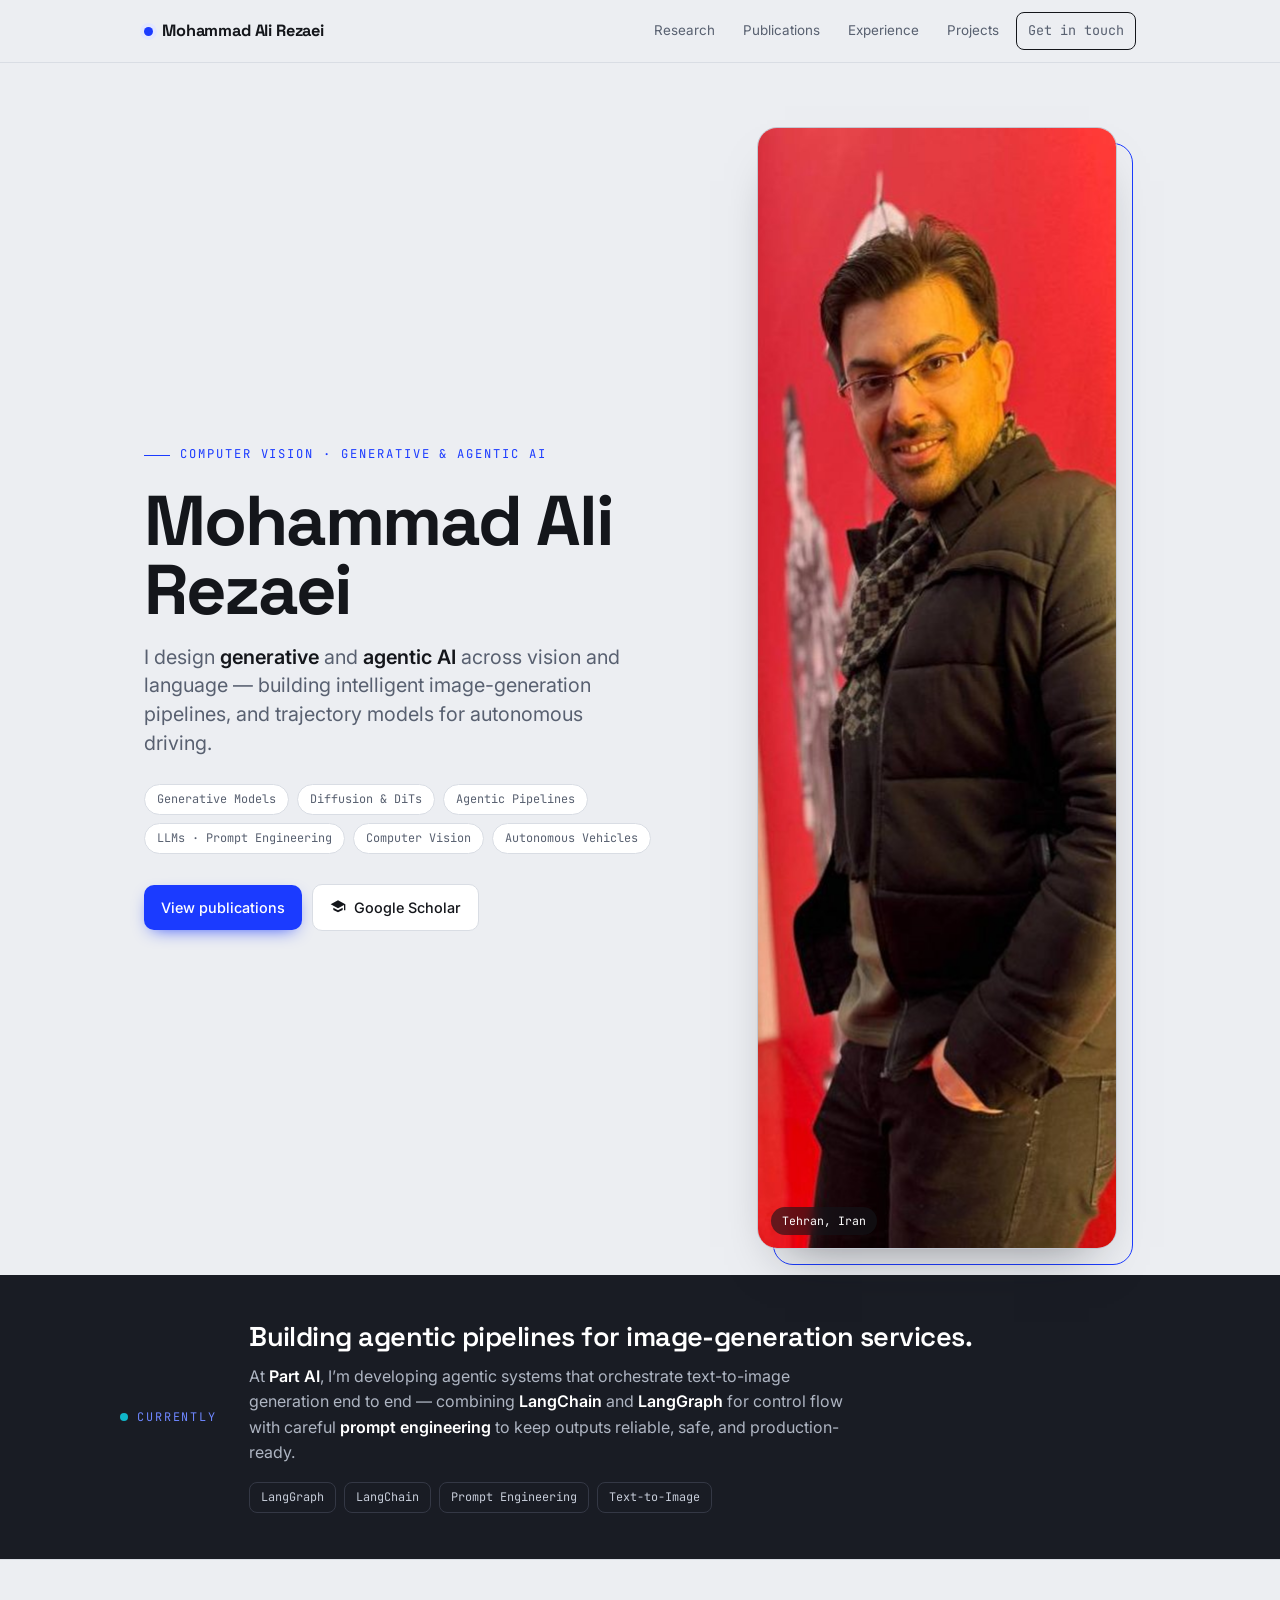
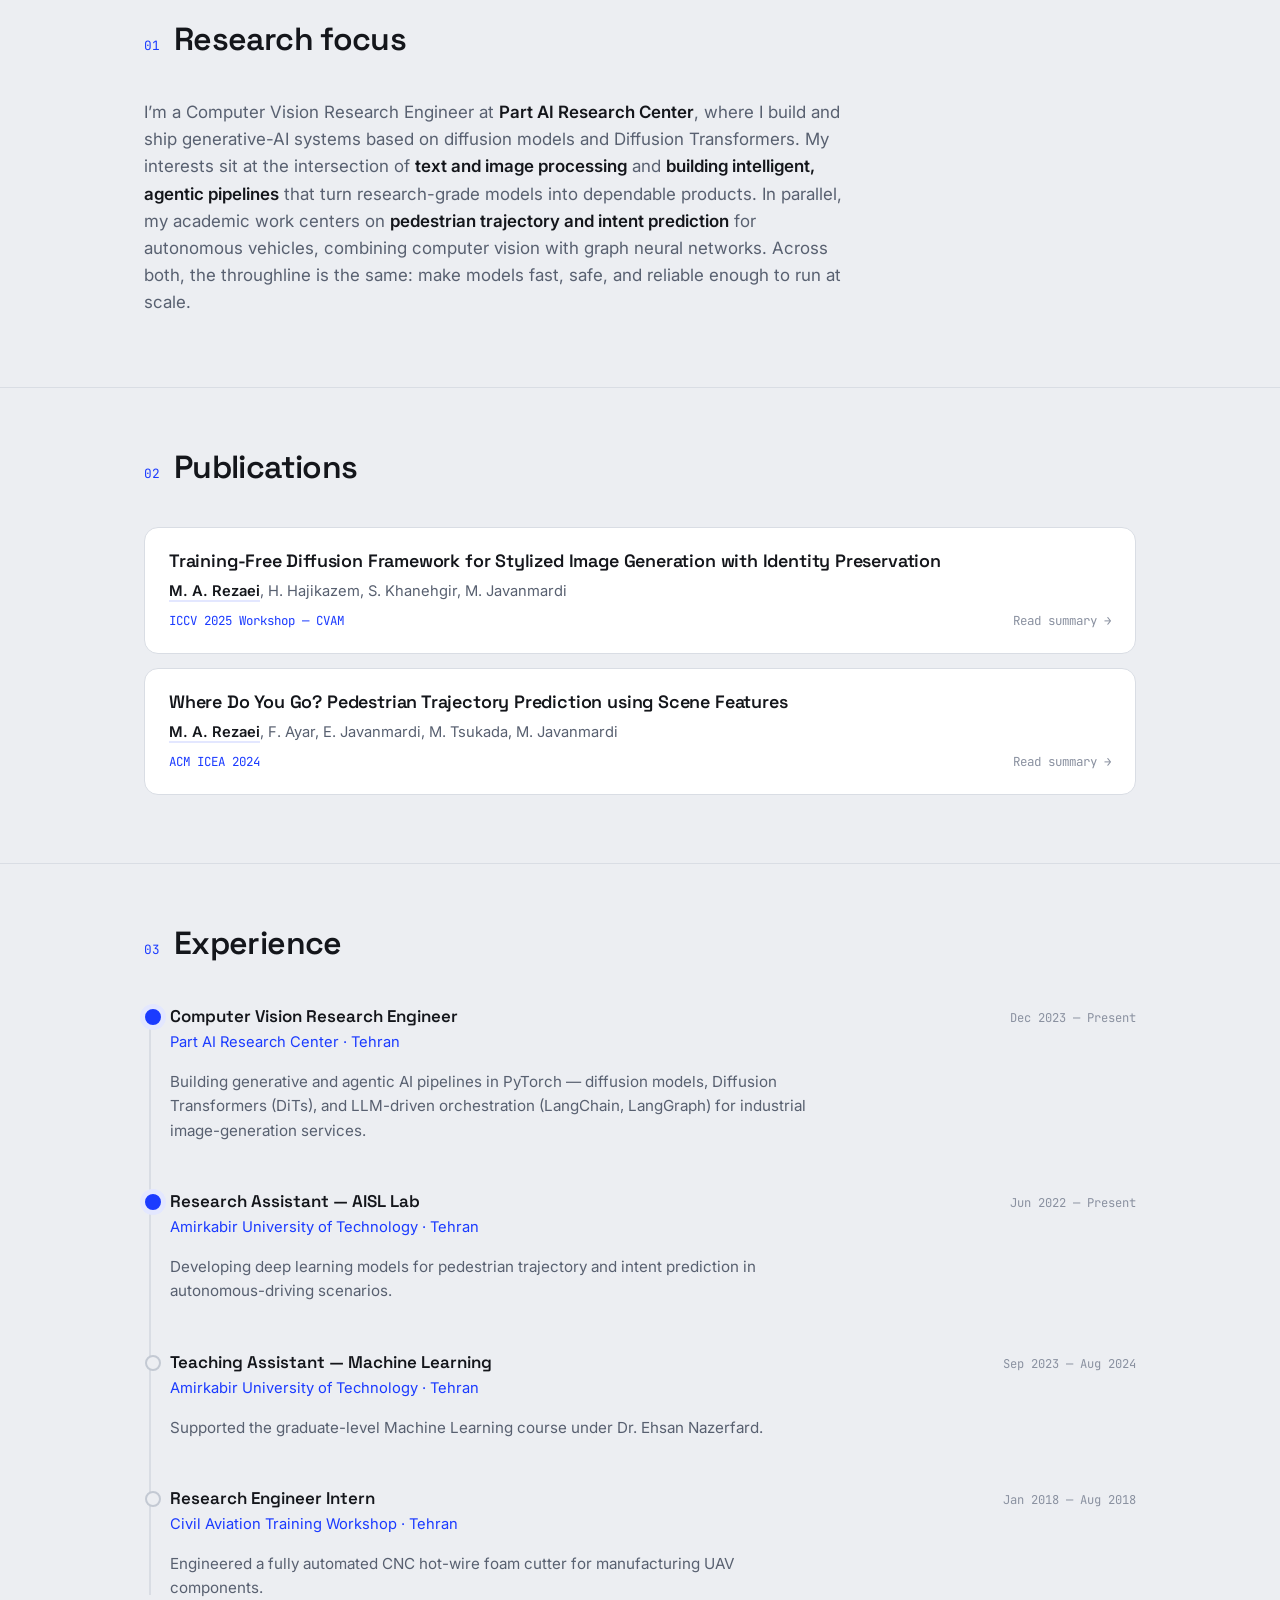
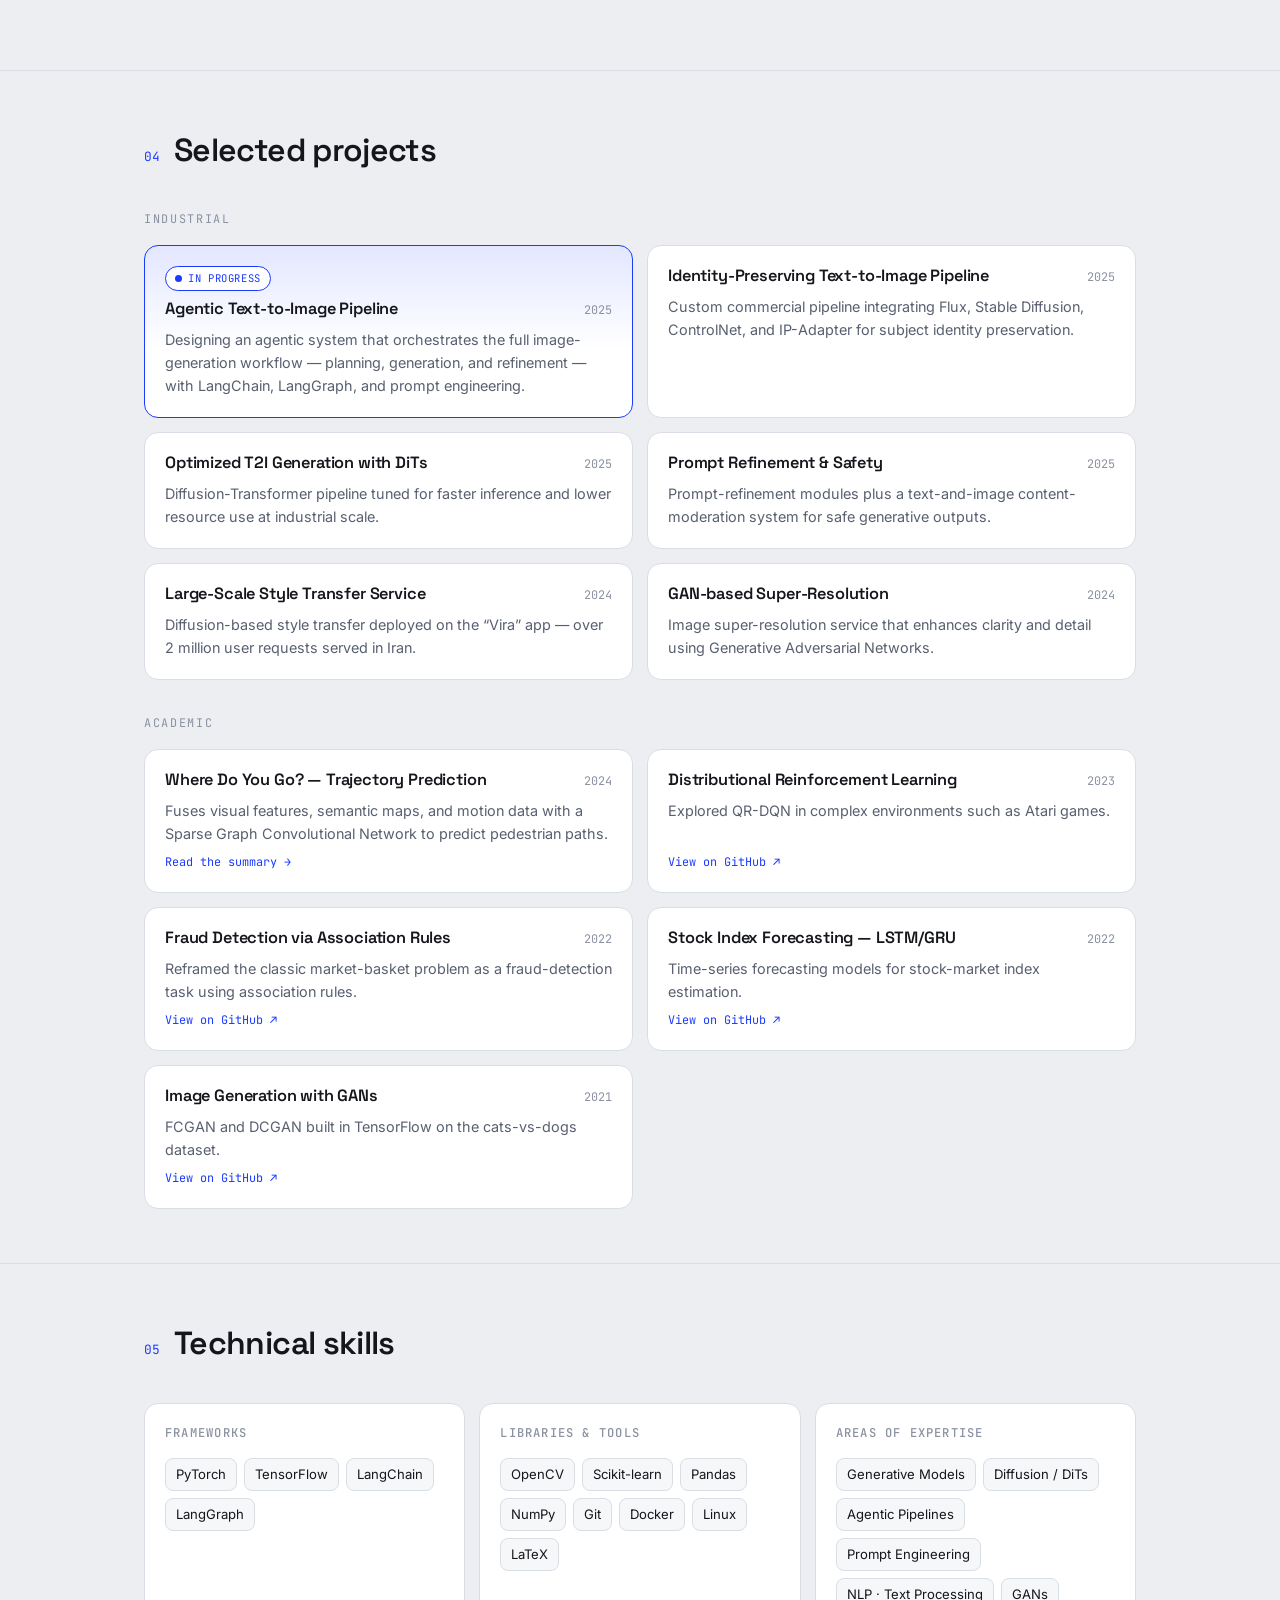
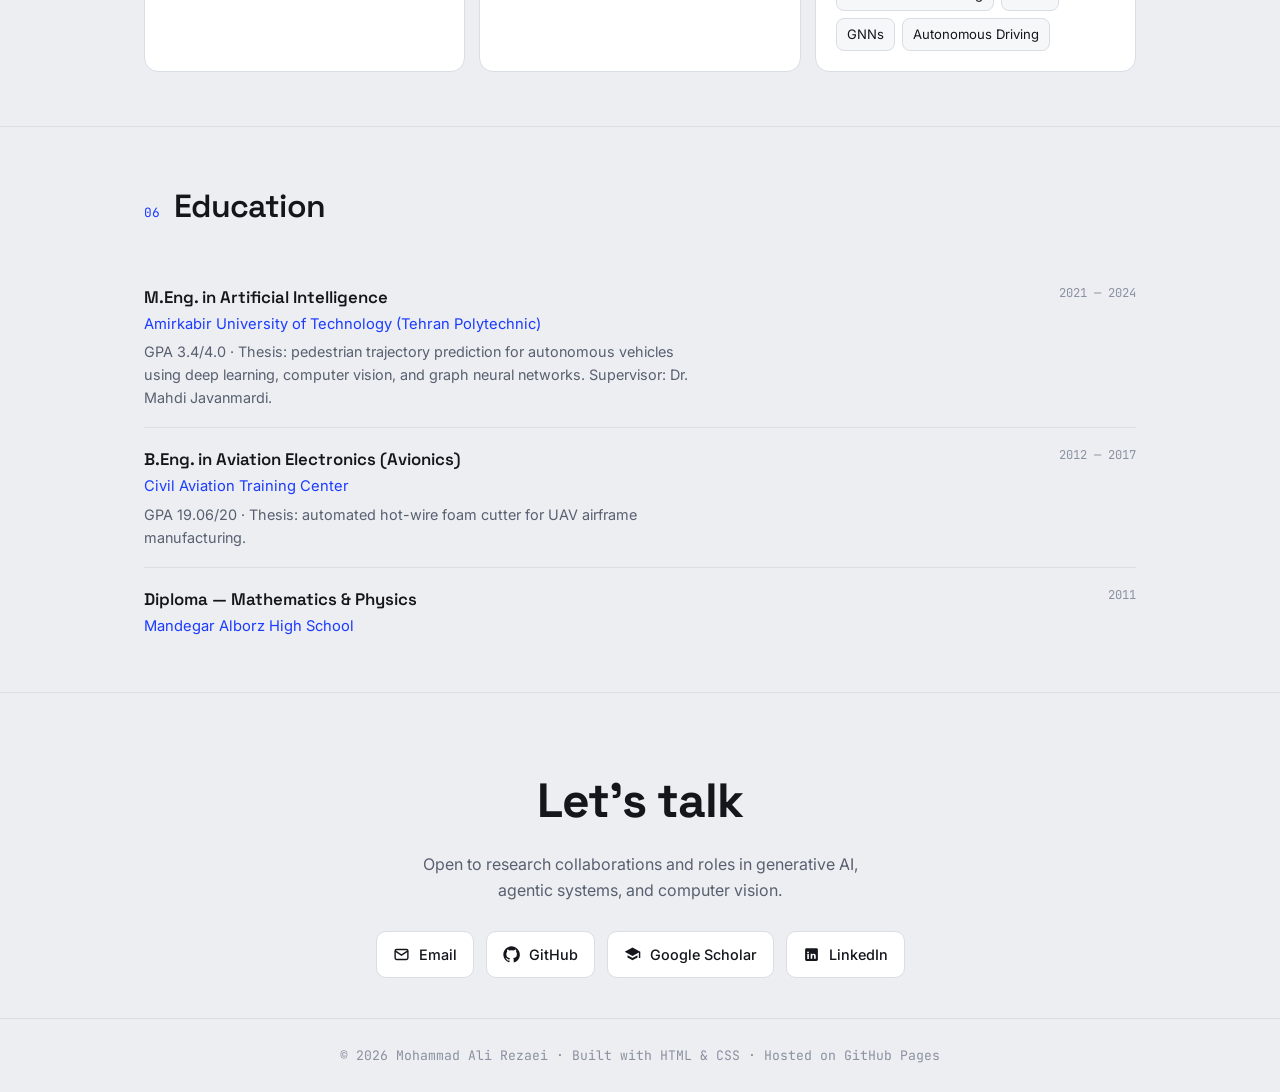
==== index.html @ f51b1225 "Initial portfolio site" ====
<!DOCTYPE html>
<html lang="en">
<head>
<meta charset="UTF-8">
<meta name="viewport" content="width=device-width, initial-scale=1.0">
<title>Mohammad Ali Rezaei — Computer Vision &amp; Generative AI</title>
<meta name="description" content="Mohammad Ali Rezaei — Computer Vision Research Engineer building generative and agentic AI for vision and language: diffusion pipelines, LLM orchestration, and trajectory prediction for autonomous driving.">

<!-- NOTE: replace the LinkedIn href in the contact section with your real profile URL -->
<link rel="preconnect" href="https://fonts.googleapis.com">
<link rel="preconnect" href="https://fonts.gstatic.com" crossorigin>
<link href="https://fonts.googleapis.com/css2?family=Space+Grotesk:wght@400;500;600;700&family=Inter:wght@400;500;600&family=JetBrains+Mono:wght@400;500&display=swap" rel="stylesheet">
<link rel="stylesheet" href="styles.css">
</head>
<body>

<nav class="nav">
  <div class="wrap nav-inner">
    <a class="brand" href="#top"><span class="dot"></span>Mohammad Ali Rezaei</a>
    <div class="nav-links">
      <a href="#research">Research</a>
      <a href="#publications">Publications</a>
      <a href="#experience">Experience</a>
      <a href="#projects">Projects</a>
      <a class="nav-cta" href="#contact">Get in touch</a>
    </div>
  </div>
</nav>

<header class="hero" id="top">
  <div class="wrap hero-grid">
    <div>
      <div class="eyebrow">Computer Vision · Generative &amp; Agentic AI</div>
      <h1>Mohammad Ali<br>Rezaei</h1>
      <p class="lede">I design <b>generative</b> and <b>agentic AI</b> across vision and language — building intelligent image-generation pipelines, and trajectory models for autonomous driving.</p>
      <div class="tags">
        <span class="tag">Generative Models</span>
        <span class="tag">Diffusion &amp; DiTs</span>
        <span class="tag">Agentic Pipelines</span>
        <span class="tag">LLMs · Prompt Engineering</span>
        <span class="tag">Computer Vision</span>
        <span class="tag">Autonomous Vehicles</span>
      </div>
      <div class="hero-cta">
        <a class="btn btn-primary" href="#publications">View publications</a>
        <a class="btn btn-ghost" href="https://scholar.google.com/citations?user=HQL6znQAAAAJ&hl=en" target="_blank" rel="noopener">
          <svg viewBox="0 0 24 24" fill="currentColor"><path d="M12 2 1 8l11 6 9-4.9V17h2V8L12 2zM5 13.18v3.2L12 20l7-3.62v-3.2L12 17l-7-3.82z"/></svg>
          Google Scholar
        </a>
      </div>
    </div>
    <div>
      <div class="photo-wrap">
        <img class="photo" src="profile.jpg" alt="Portrait of Mohammad Ali Rezaei" width="760" height="1122">
        <span class="photo-cap">Tehran, Iran</span>
      </div>
    </div>
  </div>
</header>

<!-- Currently / focus band -->
<section class="band" aria-label="Current focus">
  <div class="wrap band-inner">
    <div class="band-label"><span class="live"></span>Currently</div>
    <div>
      <h2>Building agentic pipelines for image-generation services.</h2>
      <p>At <b>Part AI</b>, I’m developing agentic systems that orchestrate text-to-image generation end to end — combining <b>LangChain</b> and <b>LangGraph</b> for control flow with careful <b>prompt engineering</b> to keep outputs reliable, safe, and production-ready.</p>
      <div class="chips-dark">
        <span class="chip-dark">LangGraph</span>
        <span class="chip-dark">LangChain</span>
        <span class="chip-dark">Prompt Engineering</span>
        <span class="chip-dark">Text-to-Image</span>
      </div>
    </div>
  </div>
</section>

<main>

  <section id="research">
    <div class="wrap">
      <div class="sec-head"><span class="sec-no">01</span><h2>Research focus</h2></div>
      <p class="prose reveal">I’m a Computer Vision Research Engineer at <b>Part AI Research Center</b>, where I build and ship generative-AI systems based on diffusion models and Diffusion Transformers. My interests sit at the intersection of <b>text and image processing</b> and <b>building intelligent, agentic pipelines</b> that turn research-grade models into dependable products. In parallel, my academic work centers on <b>pedestrian trajectory and intent prediction</b> for autonomous vehicles, combining computer vision with graph neural networks. Across both, the throughline is the same: make models fast, safe, and reliable enough to run at scale.</p>
    </div>
  </section>

  <section id="publications">
    <div class="wrap">
      <div class="sec-head"><span class="sec-no">02</span><h2>Publications</h2></div>

      <a class="pub reveal" href="pub-diffusion.html">
        <div class="ptitle">Training-Free Diffusion Framework for Stylized Image Generation with Identity Preservation</div>
        <div class="authors"><span class="me">M. A. Rezaei</span>, H. Hajikazem, S. Khanehgir, M. Javanmardi</div>
        <div class="venue-row"><span class="venue">ICCV 2025 Workshop — CVAM</span><span class="read">Read summary →</span></div>
      </a>

      <a class="pub reveal" href="pub-trajectory.html">
        <div class="ptitle">Where Do You Go? Pedestrian Trajectory Prediction using Scene Features</div>
        <div class="authors"><span class="me">M. A. Rezaei</span>, F. Ayar, E. Javanmardi, M. Tsukada, M. Javanmardi</div>
        <div class="venue-row"><span class="venue">ACM ICEA 2024</span><span class="read">Read summary →</span></div>
      </a>
    </div>
  </section>

  <section id="experience">
    <div class="wrap">
      <div class="sec-head"><span class="sec-no">03</span><h2>Experience</h2></div>
      <div class="tl">
        <div class="tl-item now reveal">
          <div class="tl-top"><span class="tl-role">Computer Vision Research Engineer</span><span class="tl-date">Dec 2023 — Present</span></div>
          <div class="tl-org">Part AI Research Center · Tehran</div>
          <p class="tl-desc">Building generative and agentic AI pipelines in PyTorch — diffusion models, Diffusion Transformers (DiTs), and LLM-driven orchestration (LangChain, LangGraph) for industrial image-generation services.</p>
        </div>
        <div class="tl-item now reveal">
          <div class="tl-top"><span class="tl-role">Research Assistant — AISL Lab</span><span class="tl-date">Jun 2022 — Present</span></div>
          <div class="tl-org">Amirkabir University of Technology · Tehran</div>
          <p class="tl-desc">Developing deep learning models for pedestrian trajectory and intent prediction in autonomous-driving scenarios.</p>
        </div>
        <div class="tl-item reveal">
          <div class="tl-top"><span class="tl-role">Teaching Assistant — Machine Learning</span><span class="tl-date">Sep 2023 — Aug 2024</span></div>
          <div class="tl-org">Amirkabir University of Technology · Tehran</div>
          <p class="tl-desc">Supported the graduate-level Machine Learning course under Dr. Ehsan Nazerfard.</p>
        </div>
        <div class="tl-item reveal">
          <div class="tl-top"><span class="tl-role">Research Engineer Intern</span><span class="tl-date">Jan 2018 — Aug 2018</span></div>
          <div class="tl-org">Civil Aviation Training Workshop · Tehran</div>
          <p class="tl-desc">Engineered a fully automated CNC hot-wire foam cutter for manufacturing UAV components.</p>
        </div>
      </div>
    </div>
  </section>

  <section id="projects">
    <div class="wrap">
      <div class="sec-head"><span class="sec-no">04</span><h2>Selected projects</h2></div>

      <p class="grp-label">Industrial</p>
      <div class="proj-grid">
        <div class="card feature reveal">
          <span class="badge"><span class="live"></span>In progress</span>
          <div class="ctop"><span class="ctitle">Agentic Text-to-Image Pipeline</span><span class="cyear">2025</span></div>
          <p class="cdesc">Designing an agentic system that orchestrates the full image-generation workflow — planning, generation, and refinement — with LangChain, LangGraph, and prompt engineering.</p>
        </div>
        <div class="card reveal">
          <div class="ctop"><span class="ctitle">Identity-Preserving Text-to-Image Pipeline</span><span class="cyear">2025</span></div>
          <p class="cdesc">Custom commercial pipeline integrating Flux, Stable Diffusion, ControlNet, and IP-Adapter for subject identity preservation.</p>
        </div>
        <div class="card reveal">
          <div class="ctop"><span class="ctitle">Optimized T2I Generation with DiTs</span><span class="cyear">2025</span></div>
          <p class="cdesc">Diffusion-Transformer pipeline tuned for faster inference and lower resource use at industrial scale.</p>
        </div>
        <div class="card reveal">
          <div class="ctop"><span class="ctitle">Prompt Refinement &amp; Safety</span><span class="cyear">2025</span></div>
          <p class="cdesc">Prompt-refinement modules plus a text-and-image content-moderation system for safe generative outputs.</p>
        </div>
        <div class="card reveal">
          <div class="ctop"><span class="ctitle">Large-Scale Style Transfer Service</span><span class="cyear">2024</span></div>
          <p class="cdesc">Diffusion-based style transfer deployed on the “Vira” app — over 2 million user requests served in Iran.</p>
        </div>
        <div class="card reveal">
          <div class="ctop"><span class="ctitle">GAN-based Super-Resolution</span><span class="cyear">2024</span></div>
          <p class="cdesc">Image super-resolution service that enhances clarity and detail using Generative Adversarial Networks.</p>
        </div>
      </div>

      <p class="grp-label">Academic</p>
      <div class="proj-grid">
        <a class="card-anchor" href="pub-trajectory.html"><div class="card reveal">
          <div class="ctop"><span class="ctitle">Where Do You Go? — Trajectory Prediction</span><span class="cyear">2024</span></div>
          <p class="cdesc">Fuses visual features, semantic maps, and motion data with a Sparse Graph Convolutional Network to predict pedestrian paths.</p>
          <span class="clink">Read the summary →</span>
        </div></a>
        <a class="card-anchor" href="https://github.com/mohammadalirezaei" target="_blank" rel="noopener"><div class="card reveal">
          <div class="ctop"><span class="ctitle">Distributional Reinforcement Learning</span><span class="cyear">2023</span></div>
          <p class="cdesc">Explored QR-DQN in complex environments such as Atari games.</p>
          <span class="clink">View on GitHub ↗</span>
        </div></a>
        <a class="card-anchor" href="https://github.com/mohammadalirezaei" target="_blank" rel="noopener"><div class="card reveal">
          <div class="ctop"><span class="ctitle">Fraud Detection via Association Rules</span><span class="cyear">2022</span></div>
          <p class="cdesc">Reframed the classic market-basket problem as a fraud-detection task using association rules.</p>
          <span class="clink">View on GitHub ↗</span>
        </div></a>
        <a class="card-anchor" href="https://github.com/mohammadalirezaei" target="_blank" rel="noopener"><div class="card reveal">
          <div class="ctop"><span class="ctitle">Stock Index Forecasting — LSTM/GRU</span><span class="cyear">2022</span></div>
          <p class="cdesc">Time-series forecasting models for stock-market index estimation.</p>
          <span class="clink">View on GitHub ↗</span>
        </div></a>
        <a class="card-anchor" href="https://github.com/mohammadalirezaei" target="_blank" rel="noopener"><div class="card reveal">
          <div class="ctop"><span class="ctitle">Image Generation with GANs</span><span class="cyear">2021</span></div>
          <p class="cdesc">FCGAN and DCGAN built in TensorFlow on the cats-vs-dogs dataset.</p>
          <span class="clink">View on GitHub ↗</span>
        </div></a>
      </div>
    </div>
  </section>

  <section id="skills">
    <div class="wrap">
      <div class="sec-head"><span class="sec-no">05</span><h2>Technical skills</h2></div>
      <div class="skills">
        <div class="skill-block reveal">
          <h3>Frameworks</h3>
          <div class="chips"><span class="chip">PyTorch</span><span class="chip">TensorFlow</span><span class="chip">LangChain</span><span class="chip">LangGraph</span></div>
        </div>
        <div class="skill-block reveal">
          <h3>Libraries &amp; Tools</h3>
          <div class="chips"><span class="chip">OpenCV</span><span class="chip">Scikit-learn</span><span class="chip">Pandas</span><span class="chip">NumPy</span><span class="chip">Git</span><span class="chip">Docker</span><span class="chip">Linux</span><span class="chip">LaTeX</span></div>
        </div>
        <div class="skill-block reveal">
          <h3>Areas of Expertise</h3>
          <div class="chips"><span class="chip">Generative Models</span><span class="chip">Diffusion / DiTs</span><span class="chip">Agentic Pipelines</span><span class="chip">Prompt Engineering</span><span class="chip">NLP · Text Processing</span><span class="chip">GANs</span><span class="chip">GNNs</span><span class="chip">Autonomous Driving</span></div>
        </div>
      </div>
    </div>
  </section>

  <section id="education">
    <div class="wrap">
      <div class="sec-head"><span class="sec-no">06</span><h2>Education</h2></div>
      <div class="edu-item reveal">
        <div>
          <div class="edu-deg">M.Eng. in Artificial Intelligence</div>
          <div class="edu-school">Amirkabir University of Technology (Tehran Polytechnic)</div>
          <div class="edu-meta">GPA 3.4/4.0 · Thesis: pedestrian trajectory prediction for autonomous vehicles using deep learning, computer vision, and graph neural networks. Supervisor: Dr. Mahdi Javanmardi.</div>
        </div>
        <span class="edu-date">2021 — 2024</span>
      </div>
      <div class="edu-item reveal">
        <div>
          <div class="edu-deg">B.Eng. in Aviation Electronics (Avionics)</div>
          <div class="edu-school">Civil Aviation Training Center</div>
          <div class="edu-meta">GPA 19.06/20 · Thesis: automated hot-wire foam cutter for UAV airframe manufacturing.</div>
        </div>
        <span class="edu-date">2012 — 2017</span>
      </div>
      <div class="edu-item reveal">
        <div>
          <div class="edu-deg">Diploma — Mathematics &amp; Physics</div>
          <div class="edu-school">Mandegar Alborz High School</div>
        </div>
        <span class="edu-date">2011</span>
      </div>
    </div>
  </section>

  <section class="contact" id="contact">
    <div class="wrap">
      <h2>Let’s talk</h2>
      <p>Open to research collaborations and roles in generative AI, agentic systems, and computer vision.</p>
      <div class="links">
        <a class="link" href="mailto:mohammadalire94@gmail.com">
          <svg viewBox="0 0 24 24" fill="none" stroke="currentColor" stroke-width="2"><rect x="3" y="5" width="18" height="14" rx="2"/><path d="m3 7 9 6 9-6"/></svg>
          Email
        </a>
        <a class="link" href="https://github.com/mohammadalirezaei" target="_blank" rel="noopener">
          <svg viewBox="0 0 24 24" fill="currentColor"><path d="M12 .5C5.7.5.5 5.7.5 12c0 5.1 3.3 9.4 7.9 10.9.6.1.8-.2.8-.6v-2c-3.2.7-3.9-1.4-3.9-1.4-.5-1.3-1.3-1.7-1.3-1.7-1.1-.7.1-.7.1-.7 1.2.1 1.8 1.2 1.8 1.2 1 1.8 2.7 1.3 3.4 1 .1-.8.4-1.3.7-1.6-2.6-.3-5.3-1.3-5.3-5.8 0-1.3.5-2.3 1.2-3.1-.1-.3-.5-1.5.1-3.1 0 0 1-.3 3.3 1.2a11.5 11.5 0 0 1 6 0C17.3 4.7 18.3 5 18.3 5c.6 1.6.2 2.8.1 3.1.8.8 1.2 1.8 1.2 3.1 0 4.5-2.7 5.5-5.3 5.8.4.4.8 1.1.8 2.2v3.3c0 .4.2.7.8.6 4.6-1.5 7.9-5.8 7.9-10.9C23.5 5.7 18.3.5 12 .5z"/></svg>
          GitHub
        </a>
        <a class="link" href="https://scholar.google.com/citations?user=HQL6znQAAAAJ&hl=en" target="_blank" rel="noopener">
          <svg viewBox="0 0 24 24" fill="currentColor"><path d="M12 2 1 8l11 6 9-4.9V17h2V8L12 2zM5 13.18v3.2L12 20l7-3.62v-3.2L12 17l-7-3.82z"/></svg>
          Google Scholar
        </a>
        <!-- Replace href with your real LinkedIn URL -->
        <a class="link" href="https://www.linkedin.com/" target="_blank" rel="noopener">
          <svg viewBox="0 0 24 24" fill="currentColor"><path d="M19 3a2 2 0 0 1 2 2v14a2 2 0 0 1-2 2H5a2 2 0 0 1-2-2V5a2 2 0 0 1 2-2h14zM8.3 18.3v-7H6v7h2.3zM7.1 10.3a1.3 1.3 0 1 0 0-2.6 1.3 1.3 0 0 0 0 2.6zM18 18.3v-3.8c0-2-.4-3.6-2.8-3.6-1.1 0-1.9.6-2.2 1.2v-1H10.8v7h2.3v-3.5c0-.9.2-1.8 1.3-1.8s1.3 1 1.3 1.9v3.4H18z"/></svg>
          LinkedIn
        </a>
      </div>
    </div>
  </section>

</main>

<footer>
  © <span id="yr"></span> Mohammad Ali Rezaei · Built with HTML &amp; CSS · Hosted on GitHub Pages
</footer>

<script>
  document.getElementById('yr').textContent = new Date().getFullYear();
  const io = new IntersectionObserver((es)=>{
    es.forEach(e=>{ if(e.isIntersecting){ e.target.classList.add('in'); io.unobserve(e.target);} });
  },{threshold:.12});
  document.querySelectorAll('.reveal').forEach(el=>io.observe(el));
</script>
</body>
</html>
---- styles.css ----
/* =========================================================
   Mohammad Ali Rezaei — portfolio shared styles
   ========================================================= */
:root{
  --paper:#ECEEF2;
  --surface:#FFFFFF;
  --surface-2:#F6F7F9;
  --ink:#14161B;
  --ink-2:#191C24;
  --muted:#586070;
  --faint:#8A91A0;
  --line:#D9DDE4;
  --line-strong:#C3C9D3;
  --accent:#1B3BFF;
  --accent-2:#6E86FF;
  --accent-soft:#E3E7FF;
  --cyan:#10B6C9;
  --r:14px;
  --r-lg:20px;
  --maxw:1040px;
  --readw:720px;
  --ease:cubic-bezier(.2,.7,.2,1);
}

*{box-sizing:border-box}
html{scroll-behavior:smooth}
body{
  margin:0;background:var(--paper);color:var(--ink);
  font-family:"Inter",system-ui,-apple-system,sans-serif;
  font-size:16px;line-height:1.6;-webkit-font-smoothing:antialiased;
}
a{color:inherit;text-decoration:none}
img{display:block;max-width:100%}
::selection{background:var(--accent);color:#fff}
.wrap{max-width:var(--maxw);margin:0 auto;padding:0 24px}

/* ---------- nav ---------- */
.nav{
  position:sticky;top:0;z-index:50;
  background:color-mix(in srgb, var(--paper) 82%, transparent);
  backdrop-filter:blur(10px);border-bottom:1px solid var(--line);
}
.nav-inner{display:flex;align-items:center;justify-content:space-between;height:62px;gap:16px}
.brand{font-family:"Space Grotesk",sans-serif;font-weight:700;font-size:1.02rem;letter-spacing:-.01em;display:flex;align-items:center;gap:9px}
.brand .dot{width:9px;height:9px;border-radius:50%;background:var(--accent);box-shadow:0 0 0 4px var(--accent-soft)}
.nav-links{display:flex;gap:6px;align-items:center}
.nav-links a{font-size:.84rem;color:var(--muted);padding:7px 11px;border-radius:8px;transition:color .2s var(--ease),background .2s var(--ease)}
.nav-links a:hover{color:var(--ink);background:var(--surface)}
.nav-cta{font-family:"JetBrains Mono",monospace;font-size:.78rem;border:1px solid var(--ink);border-radius:8px;padding:7px 13px;color:var(--ink);transition:background .2s var(--ease),color .2s var(--ease)}
.nav-cta:hover{background:var(--ink);color:var(--paper)}
@media(max-width:720px){.nav-links a:not(.nav-cta){display:none}}

/* ---------- buttons ---------- */
.btn{display:inline-flex;align-items:center;gap:8px;font-size:.9rem;font-weight:500;border-radius:10px;padding:11px 17px;transition:transform .18s var(--ease),background .2s var(--ease),box-shadow .2s var(--ease),border-color .2s var(--ease);cursor:pointer}
.btn-primary{background:var(--accent);color:#fff;box-shadow:0 6px 18px -8px var(--accent)}
.btn-primary:hover{transform:translateY(-2px);box-shadow:0 12px 24px -10px var(--accent)}
.btn-ghost{background:var(--surface);border:1px solid var(--line);color:var(--ink)}
.btn-ghost:hover{border-color:var(--ink);transform:translateY(-2px)}
.btn svg{width:16px;height:16px}

/* ---------- hero ---------- */
.hero{padding:64px 0 26px}
.hero-grid{display:grid;grid-template-columns:1.15fr .85fr;gap:54px;align-items:center}
@media(max-width:820px){.hero-grid{grid-template-columns:1fr;gap:34px}}
.eyebrow{font-family:"JetBrains Mono",monospace;font-size:.76rem;letter-spacing:.16em;text-transform:uppercase;color:var(--accent);display:flex;align-items:center;gap:10px;margin-bottom:22px}
.eyebrow::before{content:"";width:26px;height:1px;background:var(--accent)}
.hero h1{font-family:"Space Grotesk",sans-serif;font-weight:700;font-size:clamp(2.7rem,6.4vw,4.4rem);line-height:.98;letter-spacing:-.03em;margin:0 0 18px}
.hero .lede{font-size:clamp(1.05rem,2.1vw,1.24rem);color:var(--muted);max-width:40ch;margin:0 0 26px;line-height:1.45}
.hero .lede b{color:var(--ink);font-weight:600}
.tags{display:flex;flex-wrap:wrap;gap:8px;margin-bottom:30px}
.tag{font-family:"JetBrains Mono",monospace;font-size:.74rem;background:var(--surface);border:1px solid var(--line);border-radius:100px;padding:5px 12px;color:var(--muted)}
.hero-cta{display:flex;flex-wrap:wrap;gap:10px;align-items:center}

/* photo */
.photo-wrap{position:relative;width:min(360px,86vw);margin-inline:auto}
.photo-wrap::before{content:"";position:absolute;inset:0;transform:translate(16px,16px);border:1.5px solid var(--accent);border-radius:var(--r-lg);z-index:0}
.photo{position:relative;z-index:1;aspect-ratio:4/4.7;width:100%;object-fit:cover;object-position:50% 12%;border-radius:var(--r-lg);border:1px solid var(--line-strong);box-shadow:0 26px 50px -28px rgba(20,22,27,.5)}
.photo-cap{position:absolute;z-index:2;left:14px;bottom:14px;font-family:"JetBrains Mono",monospace;font-size:.72rem;color:#fff;background:rgba(20,22,27,.62);backdrop-filter:blur(6px);padding:5px 11px;border-radius:100px}

/* ---------- focus band (dark) ---------- */
.band{background:var(--ink-2);color:var(--paper)}
.band-inner{padding:46px 0;display:grid;grid-template-columns:auto 1fr;gap:32px;align-items:center}
@media(max-width:760px){.band-inner{grid-template-columns:1fr;gap:18px}}
.band-label{font-family:"JetBrains Mono",monospace;font-size:.74rem;letter-spacing:.16em;text-transform:uppercase;color:var(--accent-2);display:flex;align-items:center;gap:9px;white-space:nowrap}
.band-label .live{width:8px;height:8px;border-radius:50%;background:var(--cyan);box-shadow:0 0 0 0 var(--cyan);animation:beacon 2.2s var(--ease) infinite}
@keyframes beacon{0%{box-shadow:0 0 0 0 rgba(16,182,201,.6)}70%{box-shadow:0 0 0 10px rgba(16,182,201,0)}100%{box-shadow:0 0 0 0 rgba(16,182,201,0)}}
.band h2{font-family:"Space Grotesk",sans-serif;font-weight:600;font-size:clamp(1.3rem,2.7vw,1.7rem);letter-spacing:-.02em;margin:0 0 10px;color:#fff;line-height:1.2}
.band p{color:#AEB5C2;max-width:62ch;margin:0 0 16px;font-size:1rem}
.band p b{color:#fff;font-weight:600}
.chips-dark{display:flex;flex-wrap:wrap;gap:8px}
.chip-dark{font-family:"JetBrains Mono",monospace;font-size:.74rem;border:1px solid #343845;border-radius:8px;padding:5px 11px;color:#C6CCD8}

/* ---------- sections ---------- */
section{padding:54px 0;border-top:1px solid var(--line)}
.band{border-top:0;padding:0}
.sec-head{display:flex;align-items:baseline;gap:14px;margin-bottom:34px}
.sec-no{font-family:"JetBrains Mono",monospace;font-size:.8rem;color:var(--accent);padding-top:4px}
.sec-head h2{font-family:"Space Grotesk",sans-serif;font-weight:600;font-size:clamp(1.5rem,3.4vw,2rem);letter-spacing:-.02em;margin:0}
.prose{max-width:64ch;color:var(--muted);font-size:1.06rem}
.prose b{color:var(--ink);font-weight:600}

/* ---------- publications ---------- */
.pub{background:var(--surface);border:1px solid var(--line);border-radius:var(--r);padding:22px 24px;margin-bottom:14px;transition:transform .2s var(--ease),box-shadow .2s var(--ease),border-color .2s var(--ease);display:block}
.pub:hover{transform:translateY(-3px);box-shadow:0 18px 36px -22px rgba(20,22,27,.45);border-color:var(--line-strong)}
.pub .ptitle{font-family:"Space Grotesk",sans-serif;font-weight:600;font-size:1.12rem;letter-spacing:-.01em;margin-bottom:7px;line-height:1.25}
.pub .authors{font-size:.92rem;color:var(--muted);margin-bottom:8px}
.pub .authors .me{color:var(--ink);font-weight:600;border-bottom:2px solid var(--accent-soft)}
.venue-row{display:flex;align-items:center;gap:10px;flex-wrap:wrap}
.venue{font-family:"JetBrains Mono",monospace;font-size:.78rem;color:var(--accent)}
.read{font-family:"JetBrains Mono",monospace;font-size:.78rem;color:var(--faint);margin-left:auto;display:inline-flex;align-items:center;gap:6px;transition:color .2s var(--ease),transform .2s var(--ease)}
.pub:hover .read{color:var(--accent);transform:translateX(3px)}

/* ---------- timeline ---------- */
.tl{position:relative;padding-left:26px}
.tl::before{content:"";position:absolute;left:5px;top:6px;bottom:6px;width:2px;background:var(--line)}
.tl-item{position:relative;padding-bottom:30px}
.tl-item:last-child{padding-bottom:0}
.tl-item::before{content:"";position:absolute;left:-25px;top:6px;width:12px;height:12px;border-radius:50%;background:var(--paper);border:2px solid var(--line-strong)}
.tl-item.now::before{background:var(--accent);border-color:var(--accent);box-shadow:0 0 0 5px var(--accent-soft)}
.tl-top{display:flex;flex-wrap:wrap;justify-content:space-between;gap:6px;align-items:baseline}
.tl-role{font-family:"Space Grotesk",sans-serif;font-weight:600;font-size:1.06rem}
.tl-date{font-family:"JetBrains Mono",monospace;font-size:.76rem;color:var(--faint);white-space:nowrap}
.tl-org{font-size:.92rem;color:var(--accent);margin:1px 0 6px}
.tl-desc{font-size:.95rem;color:var(--muted);max-width:66ch}

/* ---------- projects ---------- */
.grp-label{font-family:"JetBrains Mono",monospace;font-size:.74rem;letter-spacing:.14em;text-transform:uppercase;color:var(--faint);margin:0 0 16px}
.grp-label:not(:first-of-type){margin-top:34px}
.proj-grid{display:grid;grid-template-columns:repeat(2,1fr);gap:14px}
@media(max-width:640px){.proj-grid{grid-template-columns:1fr}}
.card{background:var(--surface);border:1px solid var(--line);border-radius:var(--r);padding:20px;transition:transform .2s var(--ease),box-shadow .2s var(--ease),border-color .2s var(--ease);display:flex;flex-direction:column;gap:8px}
.card:hover{transform:translateY(-3px);box-shadow:0 16px 32px -22px rgba(20,22,27,.4);border-color:var(--line-strong)}
.card.feature{border-color:var(--accent);background:linear-gradient(180deg,var(--accent-soft),var(--surface) 60%)}
.ctop{display:flex;justify-content:space-between;align-items:baseline;gap:10px}
.ctitle{font-family:"Space Grotesk",sans-serif;font-weight:600;font-size:1.02rem;letter-spacing:-.01em;line-height:1.25}
.cyear{font-family:"JetBrains Mono",monospace;font-size:.74rem;color:var(--faint);white-space:nowrap}
.cdesc{font-size:.9rem;color:var(--muted);margin:0}
.clink{font-family:"JetBrains Mono",monospace;font-size:.74rem;color:var(--accent);margin-top:auto;display:inline-flex;align-items:center;gap:6px}
.badge{font-family:"JetBrains Mono",monospace;font-size:.66rem;letter-spacing:.06em;text-transform:uppercase;color:var(--accent);background:#fff;border:1px solid var(--accent);border-radius:100px;padding:3px 9px;display:inline-flex;align-items:center;gap:6px;width:fit-content}
.badge .live{width:7px;height:7px;border-radius:50%;background:var(--accent)}
.card-anchor{display:contents}

/* ---------- skills ---------- */
.skills{display:grid;grid-template-columns:repeat(3,1fr);gap:14px}
@media(max-width:720px){.skills{grid-template-columns:1fr}}
.skill-block{background:var(--surface);border:1px solid var(--line);border-radius:var(--r);padding:20px}
.skill-block h3{font-family:"JetBrains Mono",monospace;font-size:.76rem;letter-spacing:.1em;text-transform:uppercase;color:var(--faint);margin:0 0 14px;font-weight:500}
.chips{display:flex;flex-wrap:wrap;gap:7px}
.chip{font-size:.82rem;background:var(--surface-2);border:1px solid var(--line);border-radius:8px;padding:5px 10px;color:var(--ink)}

/* ---------- education ---------- */
.edu-item{padding:18px 0;border-bottom:1px solid var(--line);display:flex;flex-wrap:wrap;justify-content:space-between;gap:8px}
.edu-item:last-child{border-bottom:0;padding-bottom:0}
.edu-deg{font-family:"Space Grotesk",sans-serif;font-weight:600;font-size:1.05rem}
.edu-school{color:var(--accent);font-size:.92rem;margin-top:2px}
.edu-meta{color:var(--muted);font-size:.9rem;margin-top:4px;max-width:62ch}
.edu-date{font-family:"JetBrains Mono",monospace;font-size:.76rem;color:var(--faint);white-space:nowrap}

/* ---------- contact ---------- */
.contact{text-align:center;padding:70px 0 40px}
.contact h2{font-family:"Space Grotesk",sans-serif;font-weight:700;font-size:clamp(2rem,5vw,3rem);letter-spacing:-.02em;margin:0 0 12px}
.contact p{color:var(--muted);max-width:48ch;margin:0 auto 28px}
.links{display:flex;flex-wrap:wrap;gap:12px;justify-content:center}
.link{display:inline-flex;align-items:center;gap:9px;font-size:.9rem;font-weight:500;background:var(--surface);border:1px solid var(--line);border-radius:10px;padding:11px 16px;transition:transform .18s var(--ease),border-color .2s var(--ease)}
.link:hover{transform:translateY(-2px);border-color:var(--ink)}
.link svg{width:17px;height:17px}

footer{border-top:1px solid var(--line);padding:26px 0;color:var(--faint);font-size:.82rem;font-family:"JetBrains Mono",monospace;text-align:center}

/* =========================================================
   Article / detail pages
   ========================================================= */
.article{max-width:var(--readw);margin:0 auto;padding:44px 24px 20px}
.back{font-family:"JetBrains Mono",monospace;font-size:.8rem;color:var(--muted);display:inline-flex;align-items:center;gap:8px;margin-bottom:30px;transition:color .2s var(--ease),gap .2s var(--ease)}
.back:hover{color:var(--accent);gap:11px}
.art-venue{font-family:"JetBrains Mono",monospace;font-size:.78rem;letter-spacing:.06em;color:var(--accent);text-transform:uppercase;margin-bottom:14px}
.art-title{font-family:"Space Grotesk",sans-serif;font-weight:700;font-size:clamp(1.7rem,4.4vw,2.6rem);line-height:1.08;letter-spacing:-.02em;margin:0 0 16px}
.art-authors{font-size:.98rem;color:var(--muted);margin:0 0 22px}
.art-authors .me{color:var(--ink);font-weight:600;border-bottom:2px solid var(--accent-soft)}
.art-actions{display:flex;flex-wrap:wrap;gap:10px;margin-bottom:34px}
.tldr{background:var(--accent-soft);border:1px solid #C9D1FF;border-radius:var(--r);padding:18px 20px;margin:0 0 34px;display:flex;gap:14px;align-items:flex-start}
.tldr .k{font-family:"JetBrains Mono",monospace;font-size:.72rem;letter-spacing:.08em;text-transform:uppercase;color:var(--accent);padding-top:3px;white-space:nowrap}
.tldr p{margin:0;color:#1F2740;font-size:1rem;font-weight:500}
.art-h{font-family:"Space Grotesk",sans-serif;font-weight:600;font-size:1.28rem;letter-spacing:-.01em;margin:36px 0 14px}
.article p.body{font-size:1.06rem;color:#3A414E;margin:0 0 16px}
.article p.body b{color:var(--ink);font-weight:600}
.klist{list-style:none;padding:0;margin:8px 0 0;display:grid;gap:10px}
.klist li{position:relative;padding-left:26px;color:#3A414E;font-size:1rem}
.klist li::before{content:"";position:absolute;left:4px;top:9px;width:8px;height:8px;border-radius:2px;background:var(--accent);transform:rotate(45deg)}
.klist li b{color:var(--ink);font-weight:600}

/* figure */
figure.fig{margin:24px 0 8px;background:var(--surface);border:1px solid var(--line);border-radius:var(--r-lg);padding:22px;box-shadow:0 18px 40px -30px rgba(20,22,27,.4)}
figure.fig svg{width:100%;height:auto;display:block}
figure.fig figcaption{margin-top:14px;font-size:.86rem;color:var(--faint);text-align:center;border-top:1px solid var(--line);padding-top:12px}
figure.fig figcaption b{color:var(--muted);font-weight:600}

/* diagram primitives (used inside SVG via classes) */
.d-box{fill:var(--surface-2);stroke:var(--line-strong);stroke-width:1.4}
.d-core{fill:var(--accent);stroke:var(--accent);stroke-width:1.4}
.d-in{fill:#fff;stroke:var(--line-strong);stroke-width:1.4}
.d-out{fill:#E9FBFD;stroke:var(--cyan);stroke-width:1.4}
.d-t{font-family:"Inter",sans-serif;font-size:14px;fill:var(--ink);font-weight:500}
.d-t-sm{font-family:"JetBrains Mono",monospace;font-size:11px;fill:var(--muted)}
.d-t-w{font-family:"Inter",sans-serif;font-size:14px;fill:#fff;font-weight:600}
.d-line{fill:none;stroke:var(--line-strong);stroke-width:1.6}
.d-arrow{fill:var(--line-strong)}

/* ---------- shared utils ---------- */
:focus-visible{outline:2px solid var(--accent);outline-offset:3px;border-radius:4px}
.reveal{opacity:0;transform:translateY(14px);transition:opacity .6s var(--ease),transform .6s var(--ease)}
.reveal.in{opacity:1;transform:none}
@media(prefers-reduced-motion:reduce){
  *{animation:none!important;transition:none!important;scroll-behavior:auto!important}
  .reveal{opacity:1;transform:none}
}
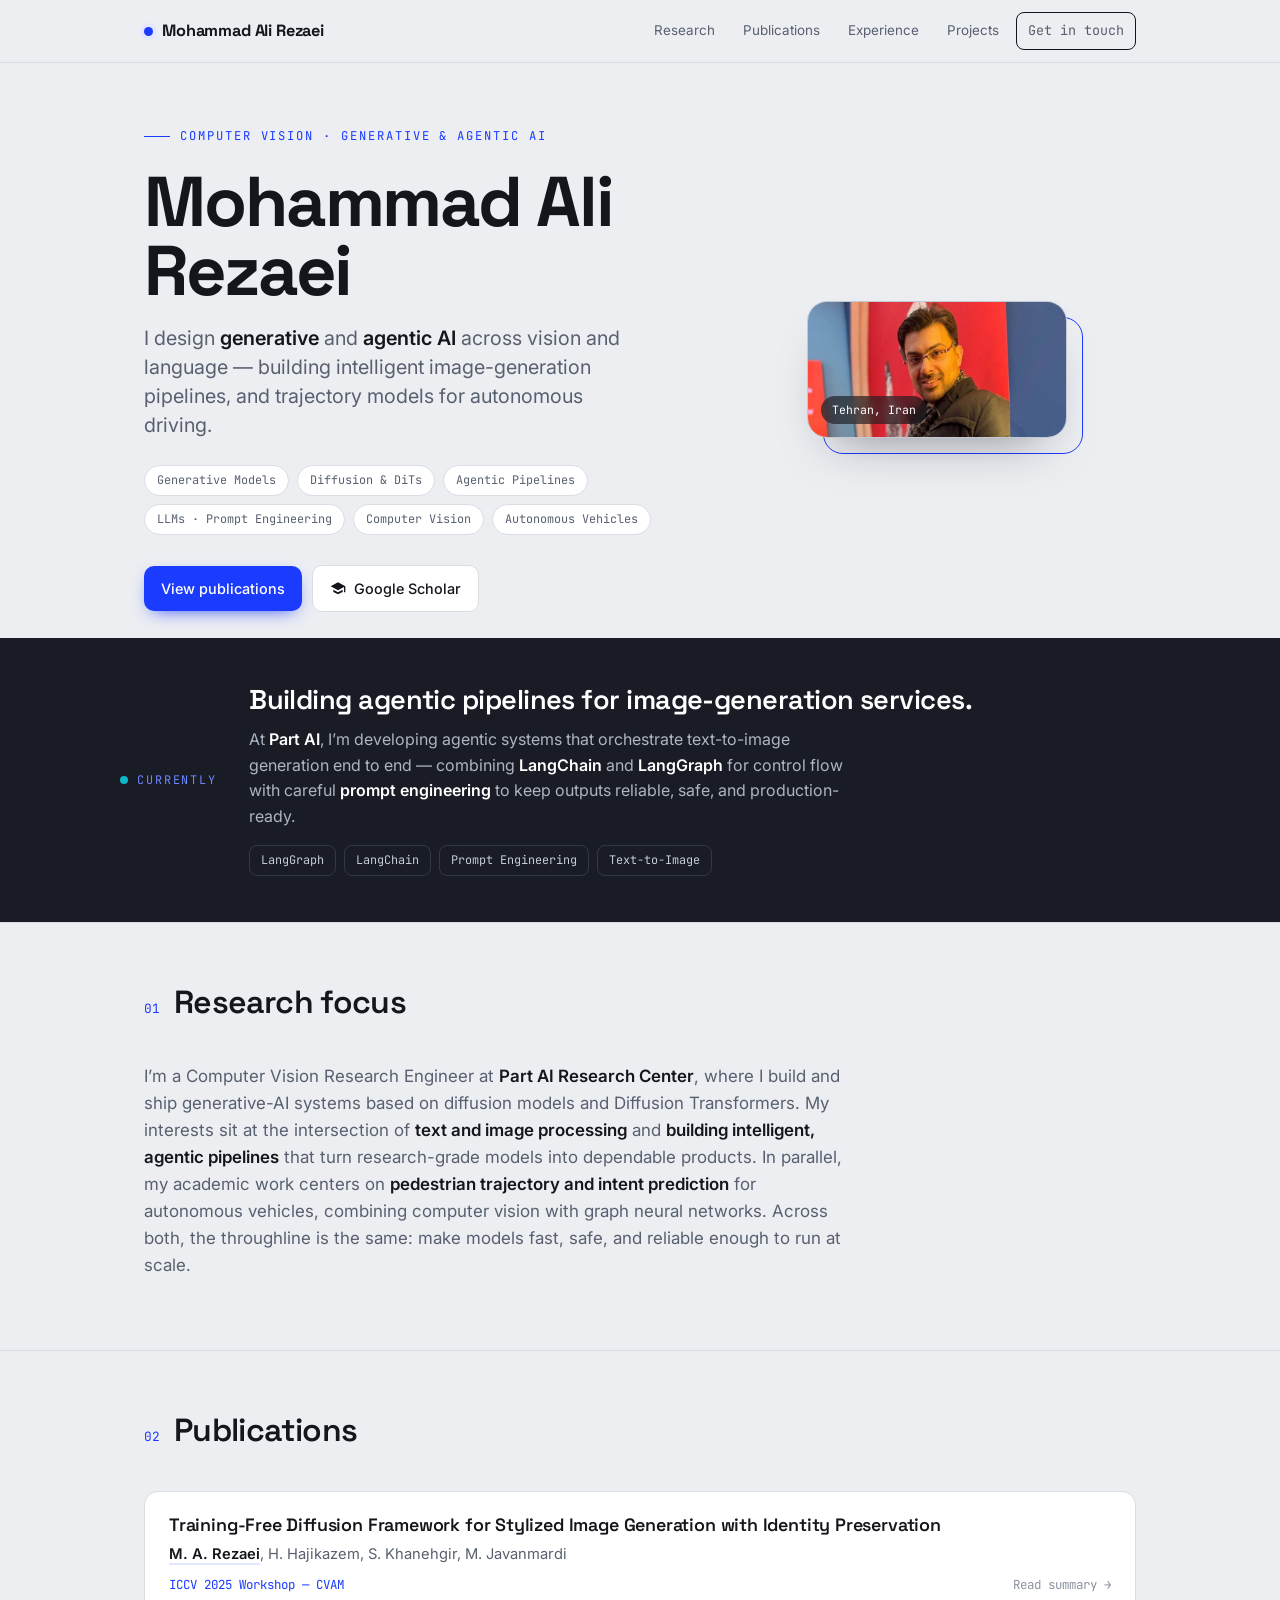
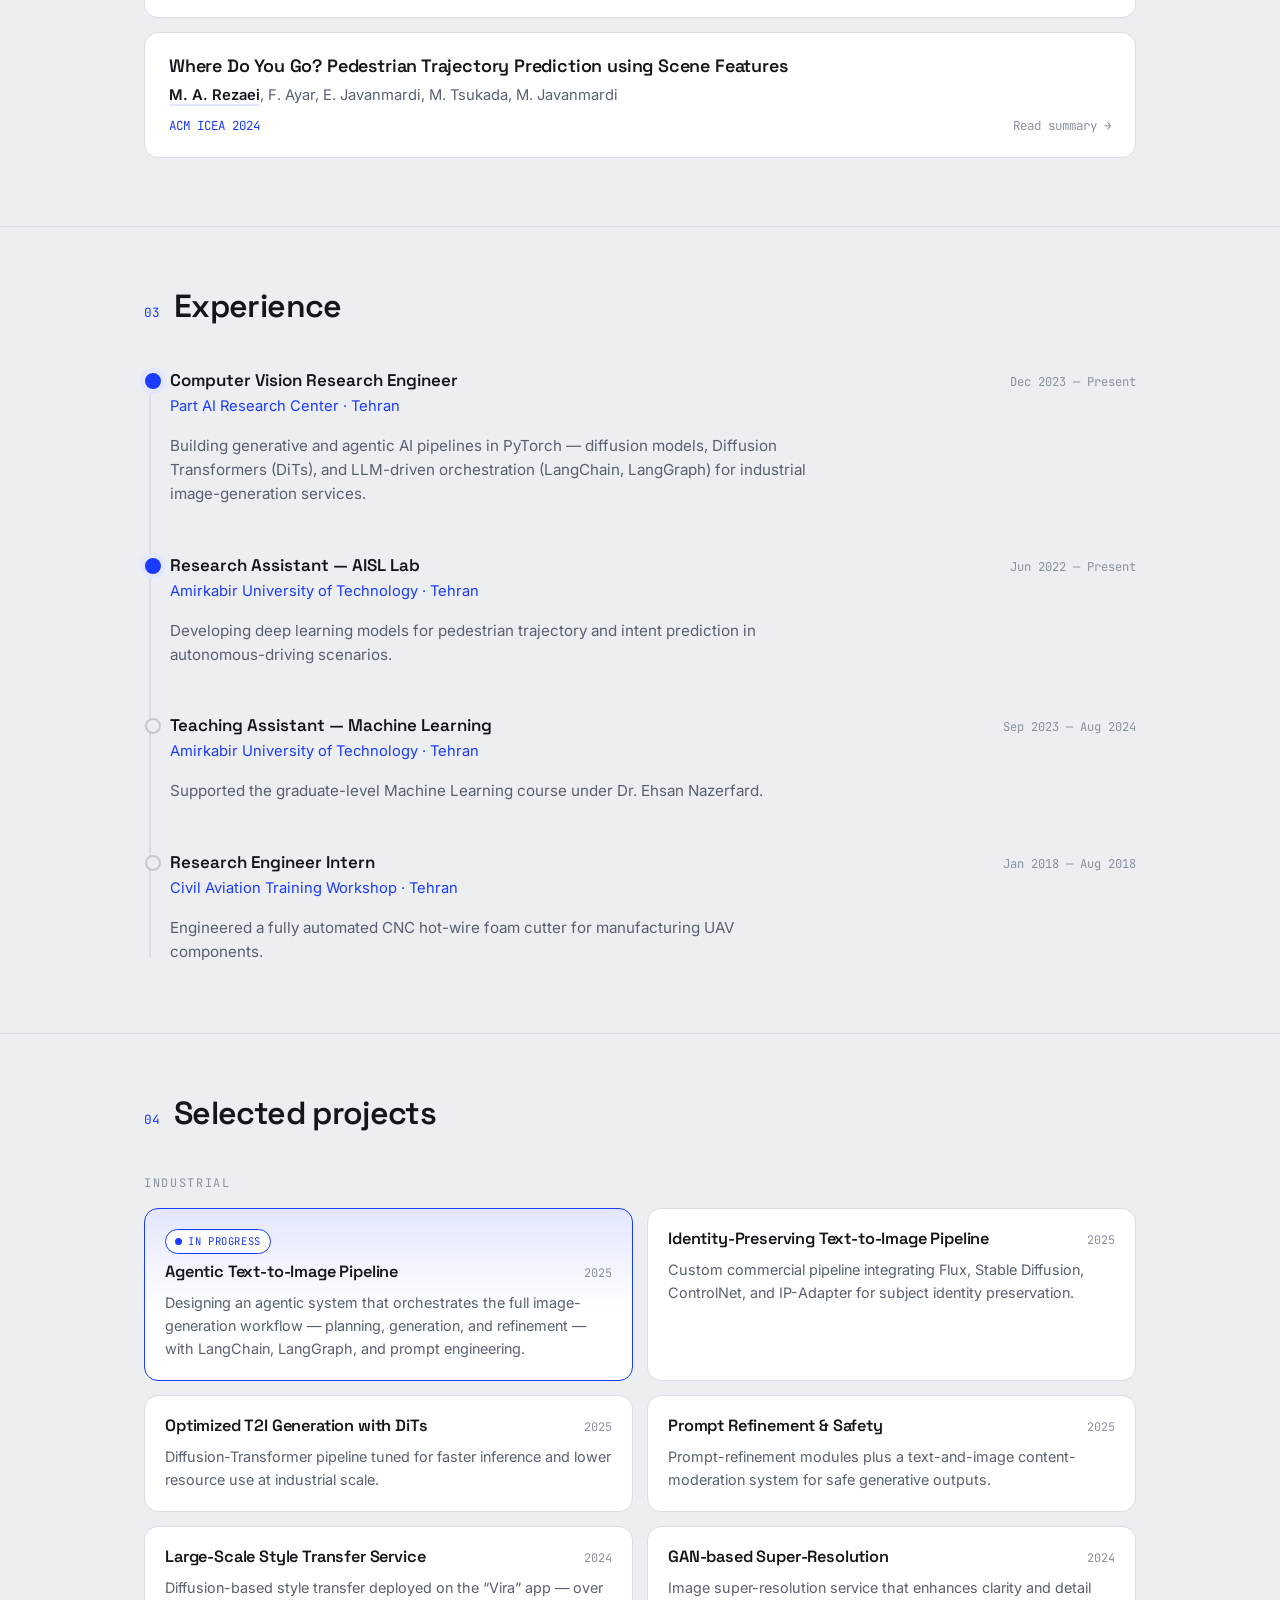
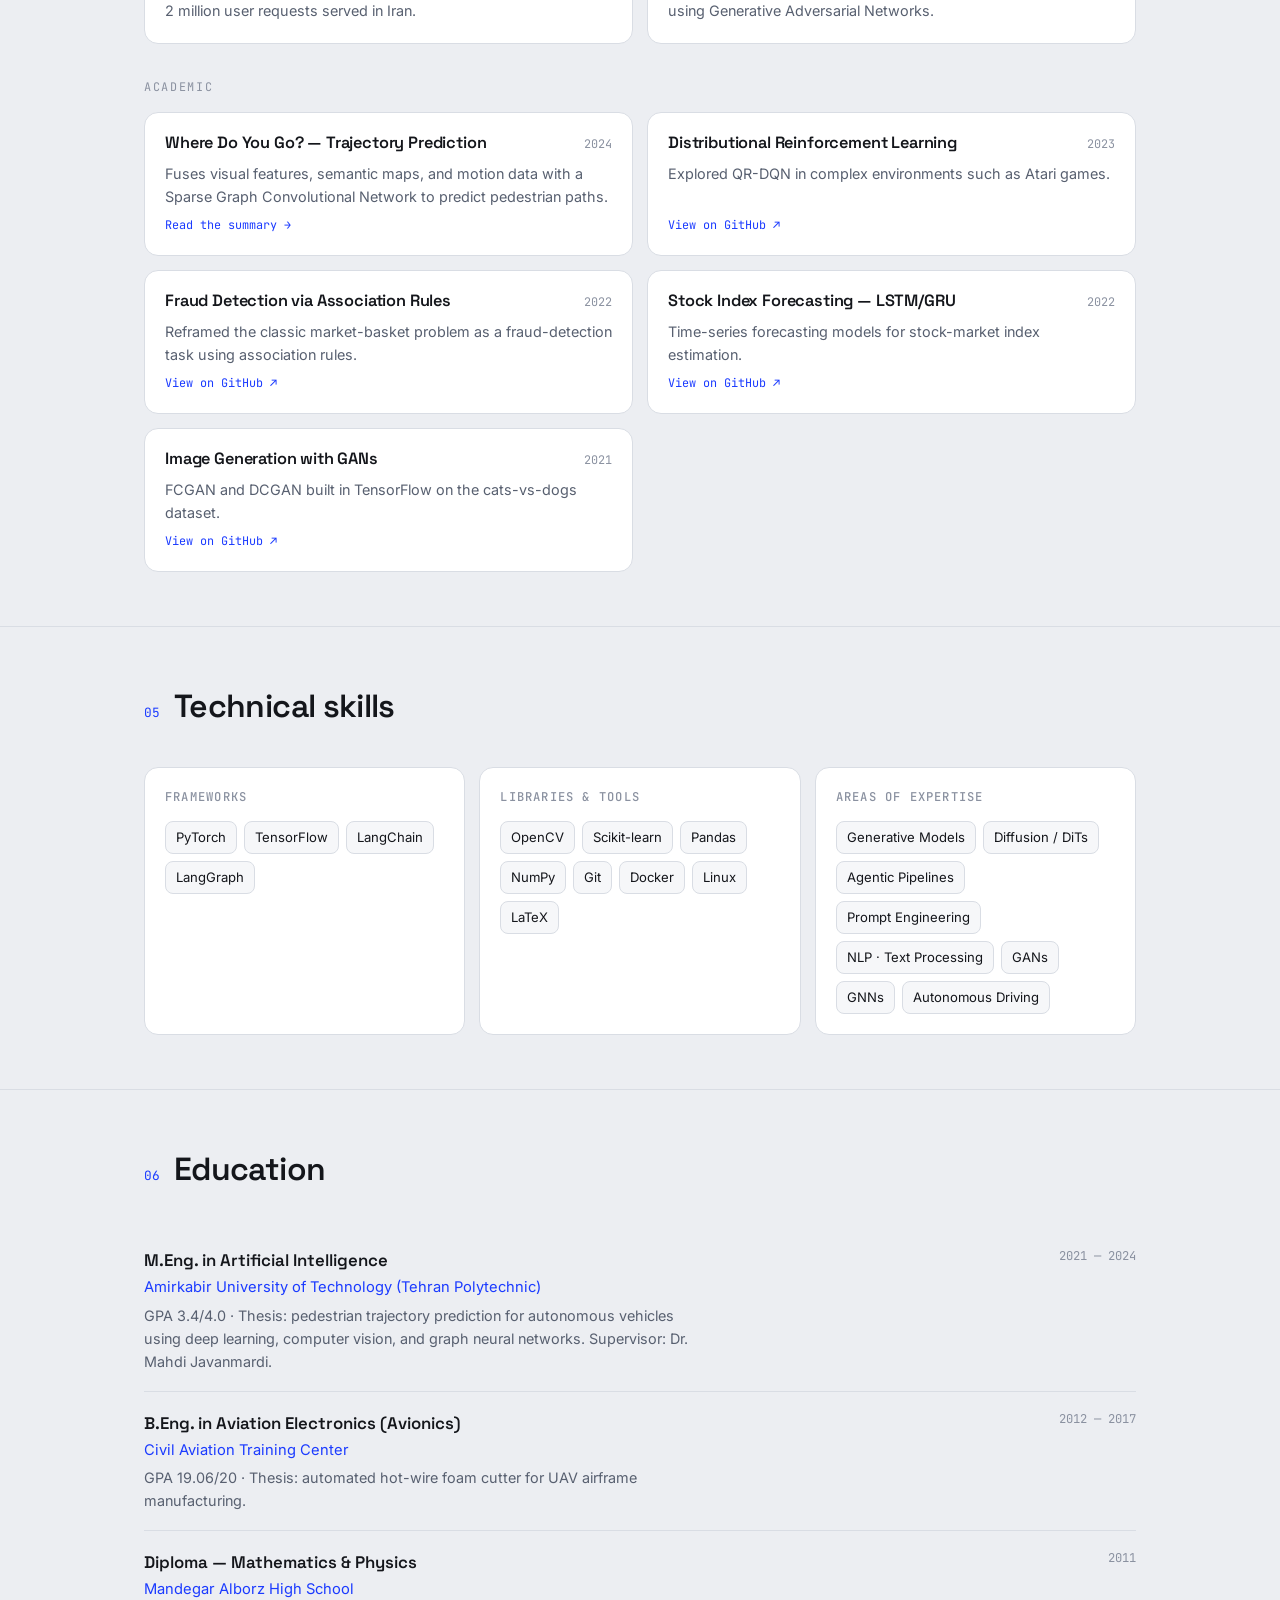
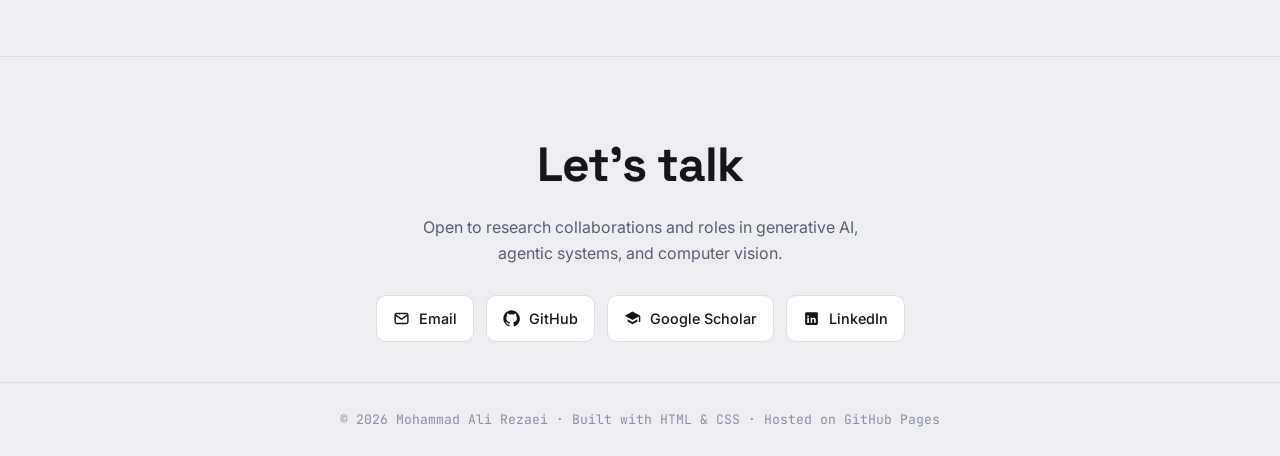
==== commit 3733380e: "add git ignor" ====
--- a/index.html
+++ b/index.html
@@ -51,7 +51,7 @@
     </div>
     <div>
       <div class="photo-wrap">
-        <img class="photo" src="profile.jpg" alt="Portrait of Mohammad Ali Rezaei" width="760" height="1122">
+        <img class="photo" src="profile.jpg" alt="Portrait of Mohammad Ali Rezaei" width="760">
         <span class="photo-cap">Tehran, Iran</span>
       </div>
     </div>
--- a/styles.css
+++ b/styles.css
@@ -72,9 +72,9 @@
 .hero-cta{display:flex;flex-wrap:wrap;gap:10px;align-items:center}
 
 /* photo */
-.photo-wrap{position:relative;width:min(360px,86vw);margin-inline:auto}
+.photo-wrap{position:relative;width:min(260px,86vw);margin-inline:auto}
 .photo-wrap::before{content:"";position:absolute;inset:0;transform:translate(16px,16px);border:1.5px solid var(--accent);border-radius:var(--r-lg);z-index:0}
-.photo{position:relative;z-index:1;aspect-ratio:4/4.7;width:100%;object-fit:cover;object-position:50% 12%;border-radius:var(--r-lg);border:1px solid var(--line-strong);box-shadow:0 26px 50px -28px rgba(20,22,27,.5)}
+.photo{position:relative;z-index:1;aspect-ratio:4/2.1;width:100%;height:auto;object-fit:cover;object-position:50% 12%;border-radius:var(--r-lg);border:1px solid var(--line-strong);box-shadow:0 26px 50px -28px rgba(20,22,27,.5)}
 .photo-cap{position:absolute;z-index:2;left:14px;bottom:14px;font-family:"JetBrains Mono",monospace;font-size:.72rem;color:#fff;background:rgba(20,22,27,.62);backdrop-filter:blur(6px);padding:5px 11px;border-radius:100px}
 
 /* ---------- focus band (dark) ---------- */
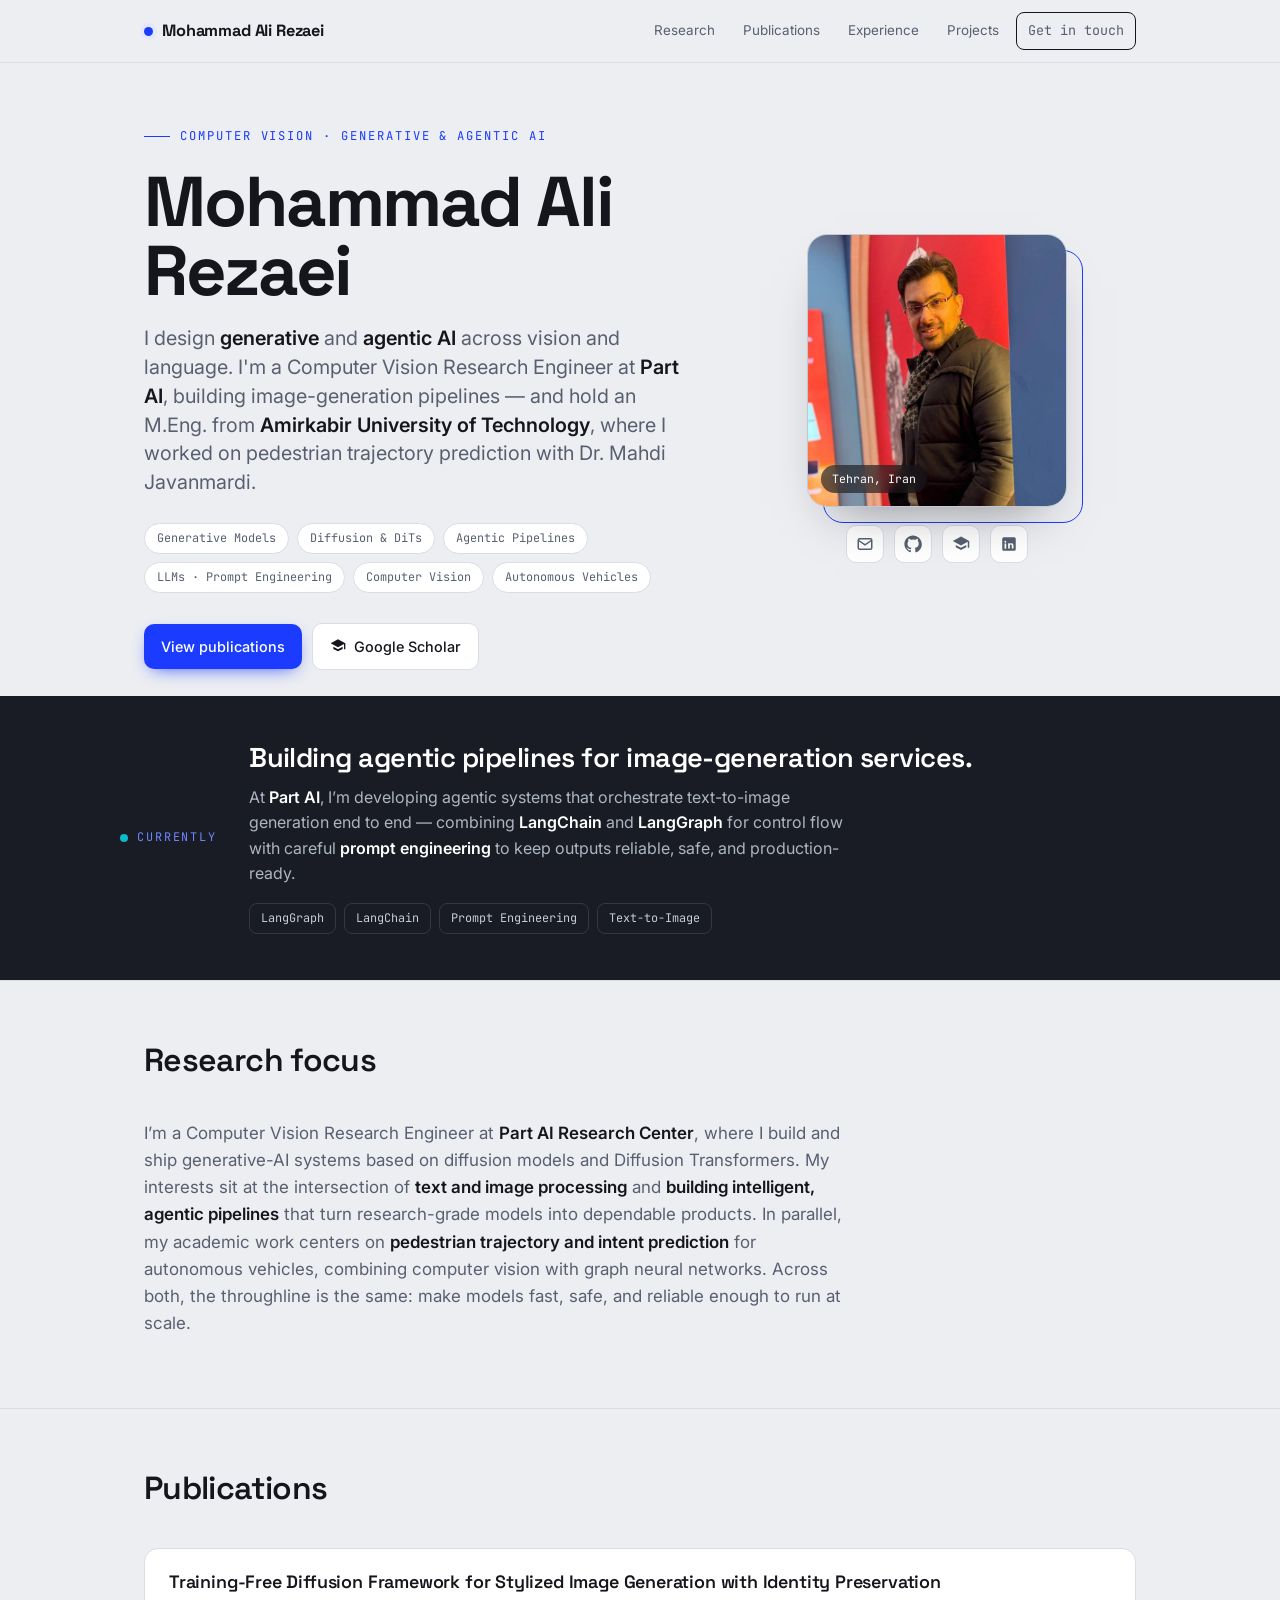
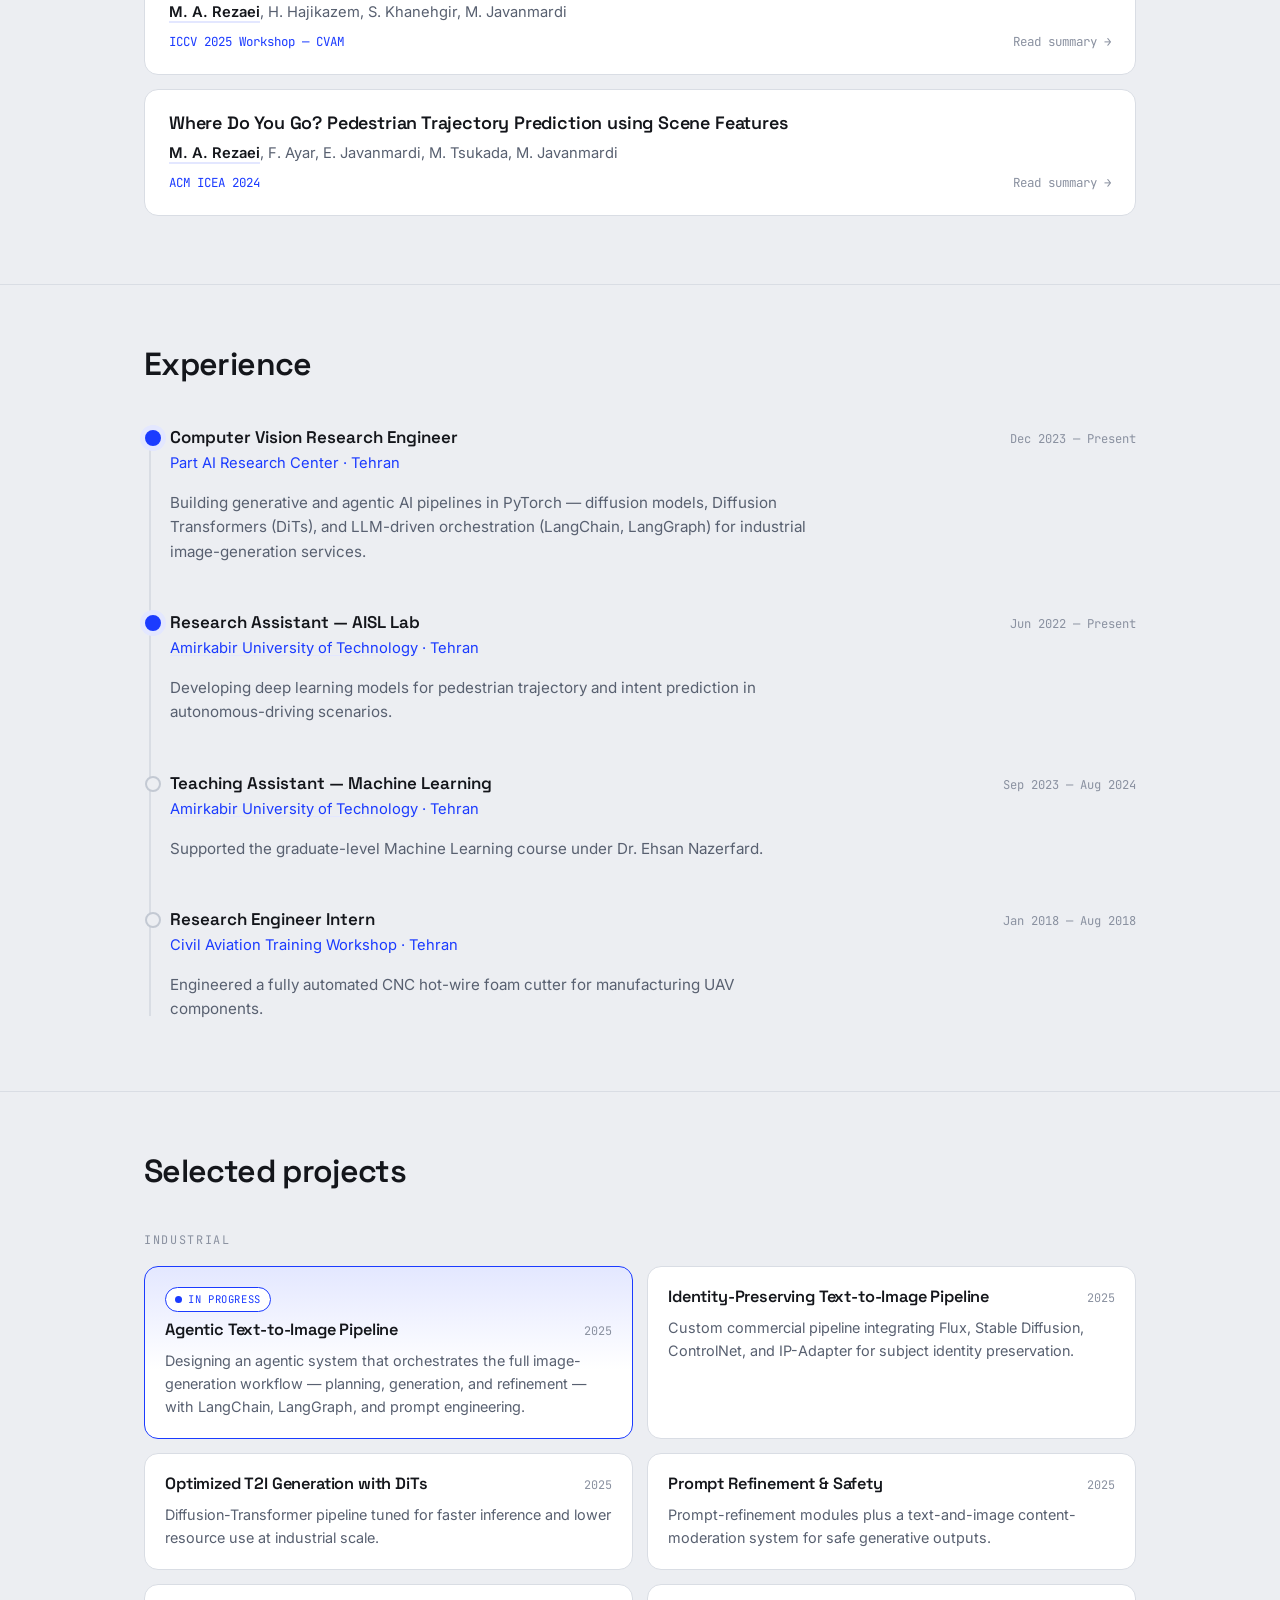
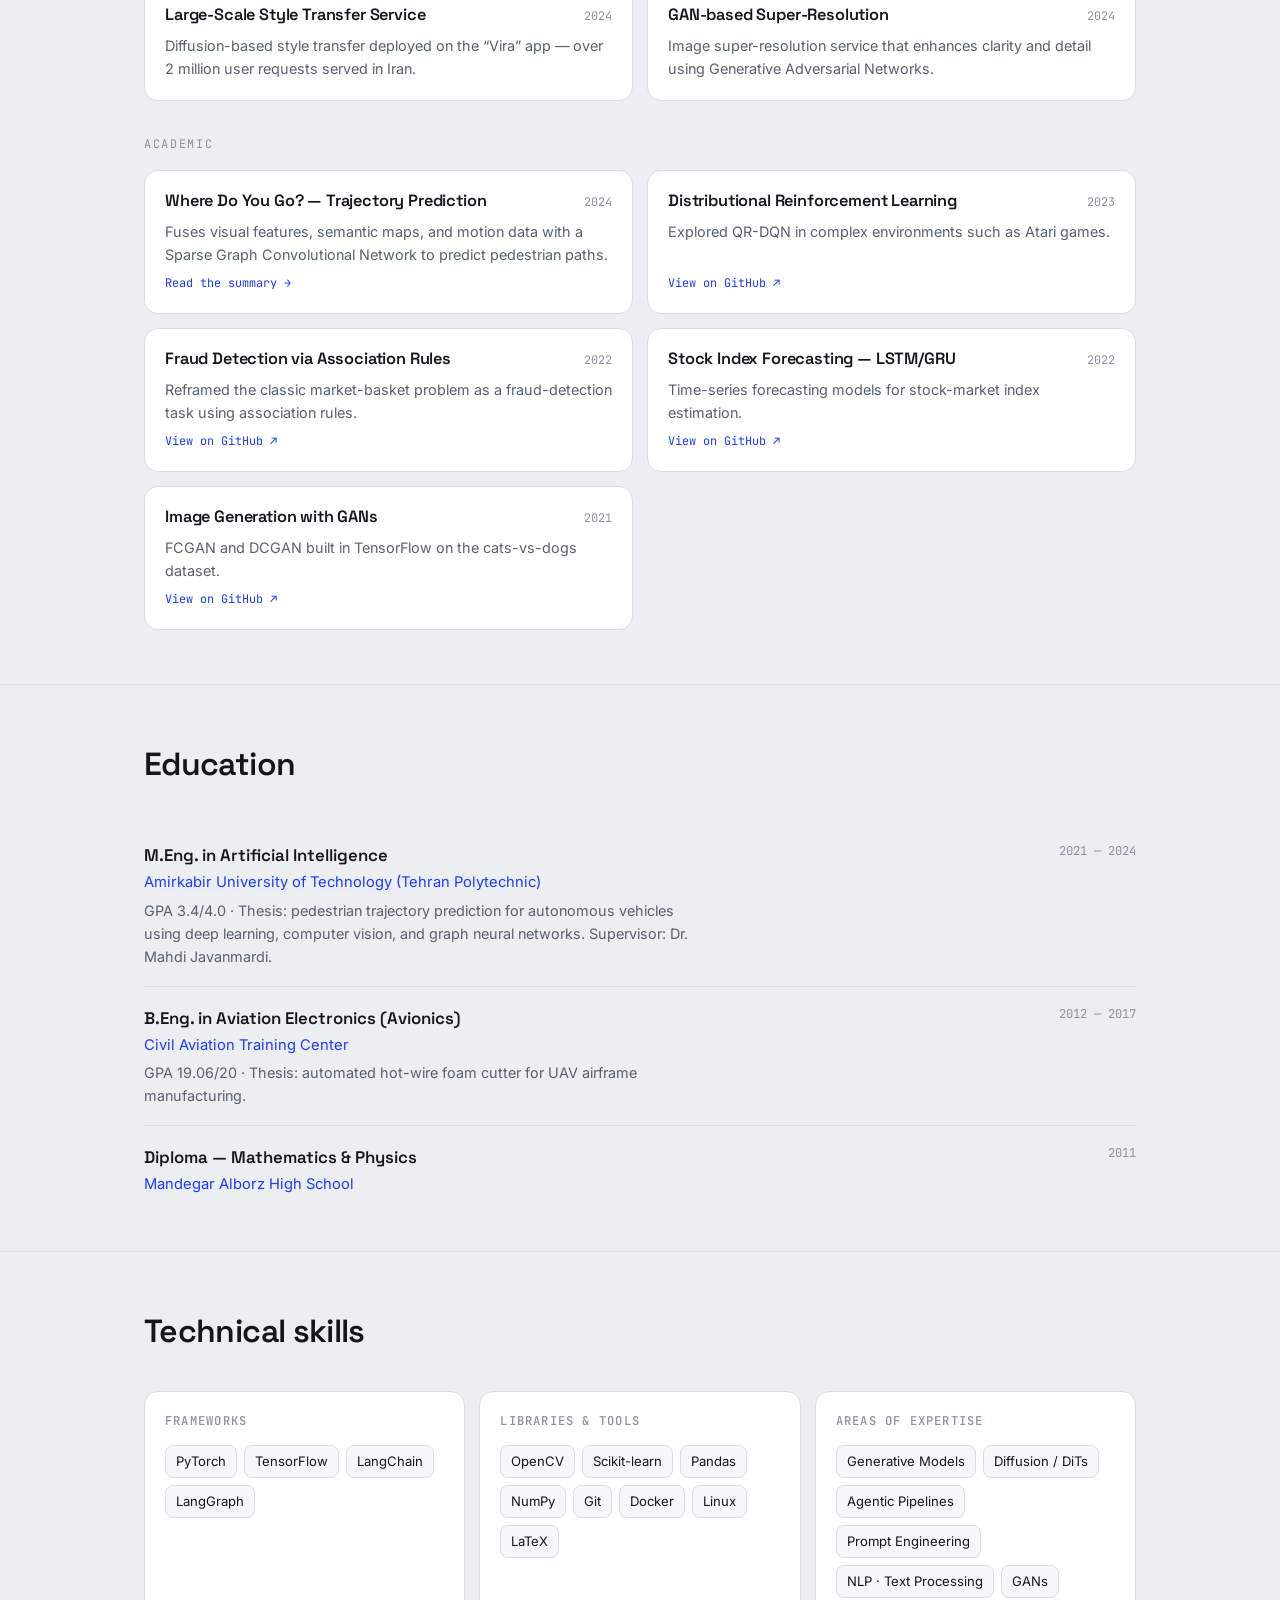
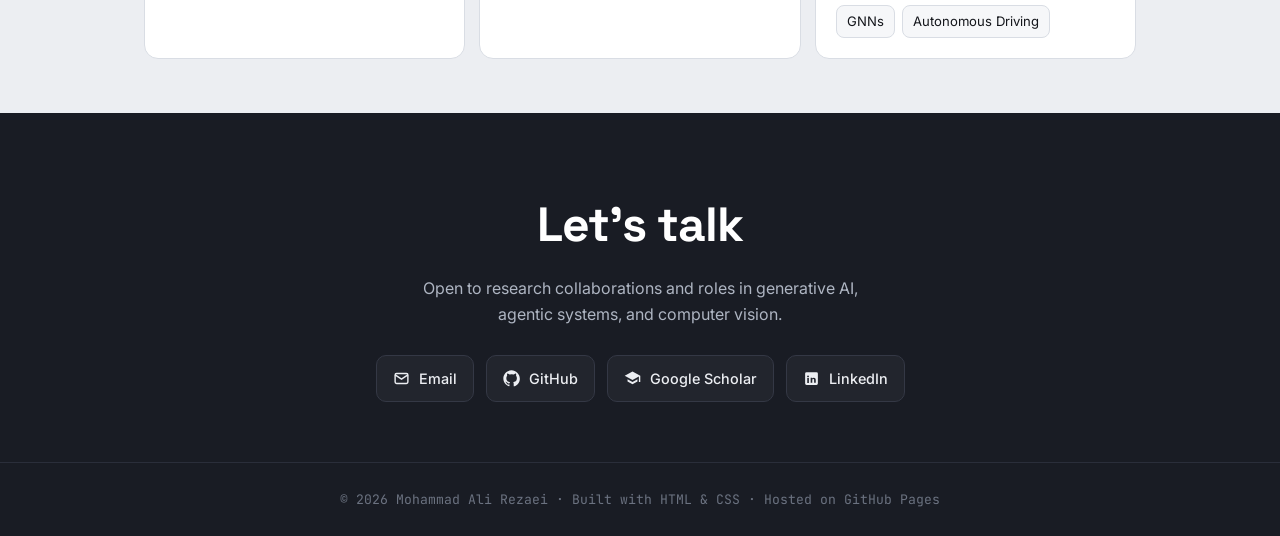
==== commit 92ead45f: "some issues" ====
--- a/index.html
+++ b/index.html
@@ -6,7 +6,6 @@
 <title>Mohammad Ali Rezaei — Computer Vision &amp; Generative AI</title>
 <meta name="description" content="Mohammad Ali Rezaei — Computer Vision Research Engineer building generative and agentic AI for vision and language: diffusion pipelines, LLM orchestration, and trajectory prediction for autonomous driving.">
 
-<!-- NOTE: replace the LinkedIn href in the contact section with your real profile URL -->
 <link rel="preconnect" href="https://fonts.googleapis.com">
 <link rel="preconnect" href="https://fonts.gstatic.com" crossorigin>
 <link href="https://fonts.googleapis.com/css2?family=Space+Grotesk:wght@400;500;600;700&family=Inter:wght@400;500;600&family=JetBrains+Mono:wght@400;500&display=swap" rel="stylesheet">
@@ -32,7 +31,7 @@
     <div>
       <div class="eyebrow">Computer Vision · Generative &amp; Agentic AI</div>
       <h1>Mohammad Ali<br>Rezaei</h1>
-      <p class="lede">I design <b>generative</b> and <b>agentic AI</b> across vision and language — building intelligent image-generation pipelines, and trajectory models for autonomous driving.</p>
+      <p class="lede">I design <b>generative</b> and <b>agentic AI</b> across vision and language. I'm a Computer Vision Research Engineer at <b>Part AI</b>, building image-generation pipelines — and hold an M.Eng. from <b>Amirkabir University of Technology</b>, where I worked on pedestrian trajectory prediction with Dr. Mahdi Javanmardi.</p>
       <div class="tags">
         <span class="tag">Generative Models</span>
         <span class="tag">Diffusion &amp; DiTs</span>
@@ -53,6 +52,20 @@
       <div class="photo-wrap">
         <img class="photo" src="profile.jpg" alt="Portrait of Mohammad Ali Rezaei" width="760">
         <span class="photo-cap">Tehran, Iran</span>
+      </div>
+      <div class="photo-social">
+        <a href="mailto:mohammadalire94@gmail.com" aria-label="Email" title="Email">
+          <svg viewBox="0 0 24 24" fill="none" stroke="currentColor" stroke-width="2"><rect x="3" y="5" width="18" height="14" rx="2"/><path d="m3 7 9 6 9-6"/></svg>
+        </a>
+        <a href="https://github.com/mohammadalirezaei" target="_blank" rel="noopener" aria-label="GitHub" title="GitHub">
+          <svg viewBox="0 0 24 24" fill="currentColor"><path d="M12 .5C5.7.5.5 5.7.5 12c0 5.1 3.3 9.4 7.9 10.9.6.1.8-.2.8-.6v-2c-3.2.7-3.9-1.4-3.9-1.4-.5-1.3-1.3-1.7-1.3-1.7-1.1-.7.1-.7.1-.7 1.2.1 1.8 1.2 1.8 1.2 1 1.8 2.7 1.3 3.4 1 .1-.8.4-1.3.7-1.6-2.6-.3-5.3-1.3-5.3-5.8 0-1.3.5-2.3 1.2-3.1-.1-.3-.5-1.5.1-3.1 0 0 1-.3 3.3 1.2a11.5 11.5 0 0 1 6 0C17.3 4.7 18.3 5 18.3 5c.6 1.6.2 2.8.1 3.1.8.8 1.2 1.8 1.2 3.1 0 4.5-2.7 5.5-5.3 5.8.4.4.8 1.1.8 2.2v3.3c0 .4.2.7.8.6 4.6-1.5 7.9-5.8 7.9-10.9C23.5 5.7 18.3.5 12 .5z"/></svg>
+        </a>
+        <a href="https://scholar.google.com/citations?user=HQL6znQAAAAJ&hl=en" target="_blank" rel="noopener" aria-label="Google Scholar" title="Google Scholar">
+          <svg viewBox="0 0 24 24" fill="currentColor"><path d="M12 2 1 8l11 6 9-4.9V17h2V8L12 2zM5 13.18v3.2L12 20l7-3.62v-3.2L12 17l-7-3.82z"/></svg>
+        </a>
+        <a href="https://www.linkedin.com/in/mohammad-ali-rezaei-7620b9170" target="_blank" rel="noopener" aria-label="LinkedIn" title="LinkedIn">
+          <svg viewBox="0 0 24 24" fill="currentColor"><path d="M19 3a2 2 0 0 1 2 2v14a2 2 0 0 1-2 2H5a2 2 0 0 1-2-2V5a2 2 0 0 1 2-2h14zM8.3 18.3v-7H6v7h2.3zM7.1 10.3a1.3 1.3 0 1 0 0-2.6 1.3 1.3 0 0 0 0 2.6zM18 18.3v-3.8c0-2-.4-3.6-2.8-3.6-1.1 0-1.9.6-2.2 1.2v-1H10.8v7h2.3v-3.5c0-.9.2-1.8 1.3-1.8s1.3 1 1.3 1.9v3.4H18z"/></svg>
+        </a>
       </div>
     </div>
   </div>
@@ -79,14 +92,14 @@
 
   <section id="research">
     <div class="wrap">
-      <div class="sec-head"><span class="sec-no">01</span><h2>Research focus</h2></div>
+      <div class="sec-head"><h2>Research focus</h2></div>
       <p class="prose reveal">I’m a Computer Vision Research Engineer at <b>Part AI Research Center</b>, where I build and ship generative-AI systems based on diffusion models and Diffusion Transformers. My interests sit at the intersection of <b>text and image processing</b> and <b>building intelligent, agentic pipelines</b> that turn research-grade models into dependable products. In parallel, my academic work centers on <b>pedestrian trajectory and intent prediction</b> for autonomous vehicles, combining computer vision with graph neural networks. Across both, the throughline is the same: make models fast, safe, and reliable enough to run at scale.</p>
     </div>
   </section>
 
   <section id="publications">
     <div class="wrap">
-      <div class="sec-head"><span class="sec-no">02</span><h2>Publications</h2></div>
+      <div class="sec-head"><h2>Publications</h2></div>
 
       <a class="pub reveal" href="pub-diffusion.html">
         <div class="ptitle">Training-Free Diffusion Framework for Stylized Image Generation with Identity Preservation</div>
@@ -104,7 +117,7 @@
 
   <section id="experience">
     <div class="wrap">
-      <div class="sec-head"><span class="sec-no">03</span><h2>Experience</h2></div>
+      <div class="sec-head"><h2>Experience</h2></div>
       <div class="tl">
         <div class="tl-item now reveal">
           <div class="tl-top"><span class="tl-role">Computer Vision Research Engineer</span><span class="tl-date">Dec 2023 — Present</span></div>
@@ -113,12 +126,12 @@
         </div>
         <div class="tl-item now reveal">
           <div class="tl-top"><span class="tl-role">Research Assistant — AISL Lab</span><span class="tl-date">Jun 2022 — Present</span></div>
-          <div class="tl-org">Amirkabir University of Technology · Tehran</div>
+          <div class="tl-org"><a href="https://en.aut.ac.ir" target="_blank" rel="noopener">Amirkabir University of Technology</a> · Tehran</div>
           <p class="tl-desc">Developing deep learning models for pedestrian trajectory and intent prediction in autonomous-driving scenarios.</p>
         </div>
         <div class="tl-item reveal">
           <div class="tl-top"><span class="tl-role">Teaching Assistant — Machine Learning</span><span class="tl-date">Sep 2023 — Aug 2024</span></div>
-          <div class="tl-org">Amirkabir University of Technology · Tehran</div>
+          <div class="tl-org"><a href="https://en.aut.ac.ir" target="_blank" rel="noopener">Amirkabir University of Technology</a> · Tehran</div>
           <p class="tl-desc">Supported the graduate-level Machine Learning course under Dr. Ehsan Nazerfard.</p>
         </div>
         <div class="tl-item reveal">
@@ -132,7 +145,7 @@
 
   <section id="projects">
     <div class="wrap">
-      <div class="sec-head"><span class="sec-no">04</span><h2>Selected projects</h2></div>
+      <div class="sec-head"><h2>Selected projects</h2></div>
 
       <p class="grp-label">Industrial</p>
       <div class="proj-grid">
@@ -194,33 +207,13 @@
     </div>
   </section>
 
-  <section id="skills">
-    <div class="wrap">
-      <div class="sec-head"><span class="sec-no">05</span><h2>Technical skills</h2></div>
-      <div class="skills">
-        <div class="skill-block reveal">
-          <h3>Frameworks</h3>
-          <div class="chips"><span class="chip">PyTorch</span><span class="chip">TensorFlow</span><span class="chip">LangChain</span><span class="chip">LangGraph</span></div>
-        </div>
-        <div class="skill-block reveal">
-          <h3>Libraries &amp; Tools</h3>
-          <div class="chips"><span class="chip">OpenCV</span><span class="chip">Scikit-learn</span><span class="chip">Pandas</span><span class="chip">NumPy</span><span class="chip">Git</span><span class="chip">Docker</span><span class="chip">Linux</span><span class="chip">LaTeX</span></div>
-        </div>
-        <div class="skill-block reveal">
-          <h3>Areas of Expertise</h3>
-          <div class="chips"><span class="chip">Generative Models</span><span class="chip">Diffusion / DiTs</span><span class="chip">Agentic Pipelines</span><span class="chip">Prompt Engineering</span><span class="chip">NLP · Text Processing</span><span class="chip">GANs</span><span class="chip">GNNs</span><span class="chip">Autonomous Driving</span></div>
-        </div>
-      </div>
-    </div>
-  </section>
-
   <section id="education">
     <div class="wrap">
-      <div class="sec-head"><span class="sec-no">06</span><h2>Education</h2></div>
+      <div class="sec-head"><h2>Education</h2></div>
       <div class="edu-item reveal">
         <div>
           <div class="edu-deg">M.Eng. in Artificial Intelligence</div>
-          <div class="edu-school">Amirkabir University of Technology (Tehran Polytechnic)</div>
+          <div class="edu-school"><a href="https://en.aut.ac.ir" target="_blank" rel="noopener">Amirkabir University of Technology</a> (Tehran Polytechnic)</div>
           <div class="edu-meta">GPA 3.4/4.0 · Thesis: pedestrian trajectory prediction for autonomous vehicles using deep learning, computer vision, and graph neural networks. Supervisor: Dr. Mahdi Javanmardi.</div>
         </div>
         <span class="edu-date">2021 — 2024</span>
@@ -239,6 +232,26 @@
           <div class="edu-school">Mandegar Alborz High School</div>
         </div>
         <span class="edu-date">2011</span>
+      </div>
+    </div>
+  </section>
+
+  <section id="skills">
+    <div class="wrap">
+      <div class="sec-head"><h2>Technical skills</h2></div>
+      <div class="skills">
+        <div class="skill-block reveal">
+          <h3>Frameworks</h3>
+          <div class="chips"><span class="chip">PyTorch</span><span class="chip">TensorFlow</span><span class="chip">LangChain</span><span class="chip">LangGraph</span></div>
+        </div>
+        <div class="skill-block reveal">
+          <h3>Libraries &amp; Tools</h3>
+          <div class="chips"><span class="chip">OpenCV</span><span class="chip">Scikit-learn</span><span class="chip">Pandas</span><span class="chip">NumPy</span><span class="chip">Git</span><span class="chip">Docker</span><span class="chip">Linux</span><span class="chip">LaTeX</span></div>
+        </div>
+        <div class="skill-block reveal">
+          <h3>Areas of Expertise</h3>
+          <div class="chips"><span class="chip">Generative Models</span><span class="chip">Diffusion / DiTs</span><span class="chip">Agentic Pipelines</span><span class="chip">Prompt Engineering</span><span class="chip">NLP · Text Processing</span><span class="chip">GANs</span><span class="chip">GNNs</span><span class="chip">Autonomous Driving</span></div>
+        </div>
       </div>
     </div>
   </section>
@@ -260,8 +273,7 @@
           <svg viewBox="0 0 24 24" fill="currentColor"><path d="M12 2 1 8l11 6 9-4.9V17h2V8L12 2zM5 13.18v3.2L12 20l7-3.62v-3.2L12 17l-7-3.82z"/></svg>
           Google Scholar
         </a>
-        <!-- Replace href with your real LinkedIn URL -->
-        <a class="link" href="https://www.linkedin.com/" target="_blank" rel="noopener">
+        <a class="link" href="https://www.linkedin.com/in/mohammad-ali-rezaei-7620b9170" target="_blank" rel="noopener">
           <svg viewBox="0 0 24 24" fill="currentColor"><path d="M19 3a2 2 0 0 1 2 2v14a2 2 0 0 1-2 2H5a2 2 0 0 1-2-2V5a2 2 0 0 1 2-2h14zM8.3 18.3v-7H6v7h2.3zM7.1 10.3a1.3 1.3 0 1 0 0-2.6 1.3 1.3 0 0 0 0 2.6zM18 18.3v-3.8c0-2-.4-3.6-2.8-3.6-1.1 0-1.9.6-2.2 1.2v-1H10.8v7h2.3v-3.5c0-.9.2-1.8 1.3-1.8s1.3 1 1.3 1.9v3.4H18z"/></svg>
           LinkedIn
         </a>
--- a/styles.css
+++ b/styles.css
@@ -65,7 +65,7 @@
 .eyebrow{font-family:"JetBrains Mono",monospace;font-size:.76rem;letter-spacing:.16em;text-transform:uppercase;color:var(--accent);display:flex;align-items:center;gap:10px;margin-bottom:22px}
 .eyebrow::before{content:"";width:26px;height:1px;background:var(--accent)}
 .hero h1{font-family:"Space Grotesk",sans-serif;font-weight:700;font-size:clamp(2.7rem,6.4vw,4.4rem);line-height:.98;letter-spacing:-.03em;margin:0 0 18px}
-.hero .lede{font-size:clamp(1.05rem,2.1vw,1.24rem);color:var(--muted);max-width:40ch;margin:0 0 26px;line-height:1.45}
+.hero .lede{font-size:clamp(1.05rem,2.1vw,1.24rem);color:var(--muted);max-width:48ch;margin:0 0 26px;line-height:1.45}
 .hero .lede b{color:var(--ink);font-weight:600}
 .tags{display:flex;flex-wrap:wrap;gap:8px;margin-bottom:30px}
 .tag{font-family:"JetBrains Mono",monospace;font-size:.74rem;background:var(--surface);border:1px solid var(--line);border-radius:100px;padding:5px 12px;color:var(--muted)}
@@ -74,8 +74,12 @@
 /* photo */
 .photo-wrap{position:relative;width:min(260px,86vw);margin-inline:auto}
 .photo-wrap::before{content:"";position:absolute;inset:0;transform:translate(16px,16px);border:1.5px solid var(--accent);border-radius:var(--r-lg);z-index:0}
-.photo{position:relative;z-index:1;aspect-ratio:4/2.1;width:100%;height:auto;object-fit:cover;object-position:50% 12%;border-radius:var(--r-lg);border:1px solid var(--line-strong);box-shadow:0 26px 50px -28px rgba(20,22,27,.5)}
+.photo{position:relative;z-index:1;aspect-ratio:4/4.2;width:100%;height:auto;object-fit:cover;object-position:50% 12%;border-radius:var(--r-lg);border:1px solid var(--line-strong);box-shadow:0 26px 50px -28px rgba(20,22,27,.5)}
 .photo-cap{position:absolute;z-index:2;left:14px;bottom:14px;font-family:"JetBrains Mono",monospace;font-size:.72rem;color:#fff;background:rgba(20,22,27,.62);backdrop-filter:blur(6px);padding:5px 11px;border-radius:100px}
+.photo-social{display:flex;justify-content:center;gap:10px;margin-top:18px}
+.photo-social a{display:inline-flex;align-items:center;justify-content:center;width:38px;height:38px;border-radius:10px;background:var(--surface);border:1px solid var(--line);color:var(--muted);transition:transform .18s var(--ease),border-color .2s var(--ease),color .2s var(--ease)}
+.photo-social a:hover{transform:translateY(-2px);border-color:var(--ink);color:var(--ink)}
+.photo-social svg{width:18px;height:18px}
 
 /* ---------- focus band (dark) ---------- */
 .band{background:var(--ink-2);color:var(--paper)}
@@ -155,17 +159,19 @@
 .edu-school{color:var(--accent);font-size:.92rem;margin-top:2px}
 .edu-meta{color:var(--muted);font-size:.9rem;margin-top:4px;max-width:62ch}
 .edu-date{font-family:"JetBrains Mono",monospace;font-size:.76rem;color:var(--faint);white-space:nowrap}
+.tl-org a,.edu-school a{color:inherit;text-decoration:underline;text-decoration-color:var(--accent-soft);text-underline-offset:2px;transition:text-decoration-color .2s var(--ease)}
+.tl-org a:hover,.edu-school a:hover{text-decoration-color:var(--accent)}
 
 /* ---------- contact ---------- */
-.contact{text-align:center;padding:70px 0 40px}
-.contact h2{font-family:"Space Grotesk",sans-serif;font-weight:700;font-size:clamp(2rem,5vw,3rem);letter-spacing:-.02em;margin:0 0 12px}
-.contact p{color:var(--muted);max-width:48ch;margin:0 auto 28px}
+.contact{text-align:center;padding:74px 0 60px;background:var(--ink-2);border-top:0}
+.contact h2{font-family:"Space Grotesk",sans-serif;font-weight:700;font-size:clamp(2rem,5vw,3rem);letter-spacing:-.02em;margin:0 0 12px;color:#fff}
+.contact p{color:#AEB5C2;max-width:48ch;margin:0 auto 28px}
 .links{display:flex;flex-wrap:wrap;gap:12px;justify-content:center}
-.link{display:inline-flex;align-items:center;gap:9px;font-size:.9rem;font-weight:500;background:var(--surface);border:1px solid var(--line);border-radius:10px;padding:11px 16px;transition:transform .18s var(--ease),border-color .2s var(--ease)}
-.link:hover{transform:translateY(-2px);border-color:var(--ink)}
+.link{display:inline-flex;align-items:center;gap:9px;font-size:.9rem;font-weight:500;background:rgba(255,255,255,.04);border:1px solid #343845;border-radius:10px;padding:11px 16px;color:var(--paper);transition:transform .18s var(--ease),border-color .2s var(--ease),background .2s var(--ease)}
+.link:hover{transform:translateY(-2px);border-color:var(--accent-2);background:rgba(255,255,255,.08)}
 .link svg{width:17px;height:17px}
 
-footer{border-top:1px solid var(--line);padding:26px 0;color:var(--faint);font-size:.82rem;font-family:"JetBrains Mono",monospace;text-align:center}
+footer{border-top:1px solid #2A2E3A;background:var(--ink-2);padding:26px 0;color:#6B7280;font-size:.82rem;font-family:"JetBrains Mono",monospace;text-align:center}
 
 /* =========================================================
    Article / detail pages
@@ -192,6 +198,7 @@
 /* figure */
 figure.fig{margin:24px 0 8px;background:var(--surface);border:1px solid var(--line);border-radius:var(--r-lg);padding:22px;box-shadow:0 18px 40px -30px rgba(20,22,27,.4)}
 figure.fig svg{width:100%;height:auto;display:block}
+figure.fig img{width:100%;height:auto;display:block;border-radius:10px}
 figure.fig figcaption{margin-top:14px;font-size:.86rem;color:var(--faint);text-align:center;border-top:1px solid var(--line);padding-top:12px}
 figure.fig figcaption b{color:var(--muted);font-weight:600}
 
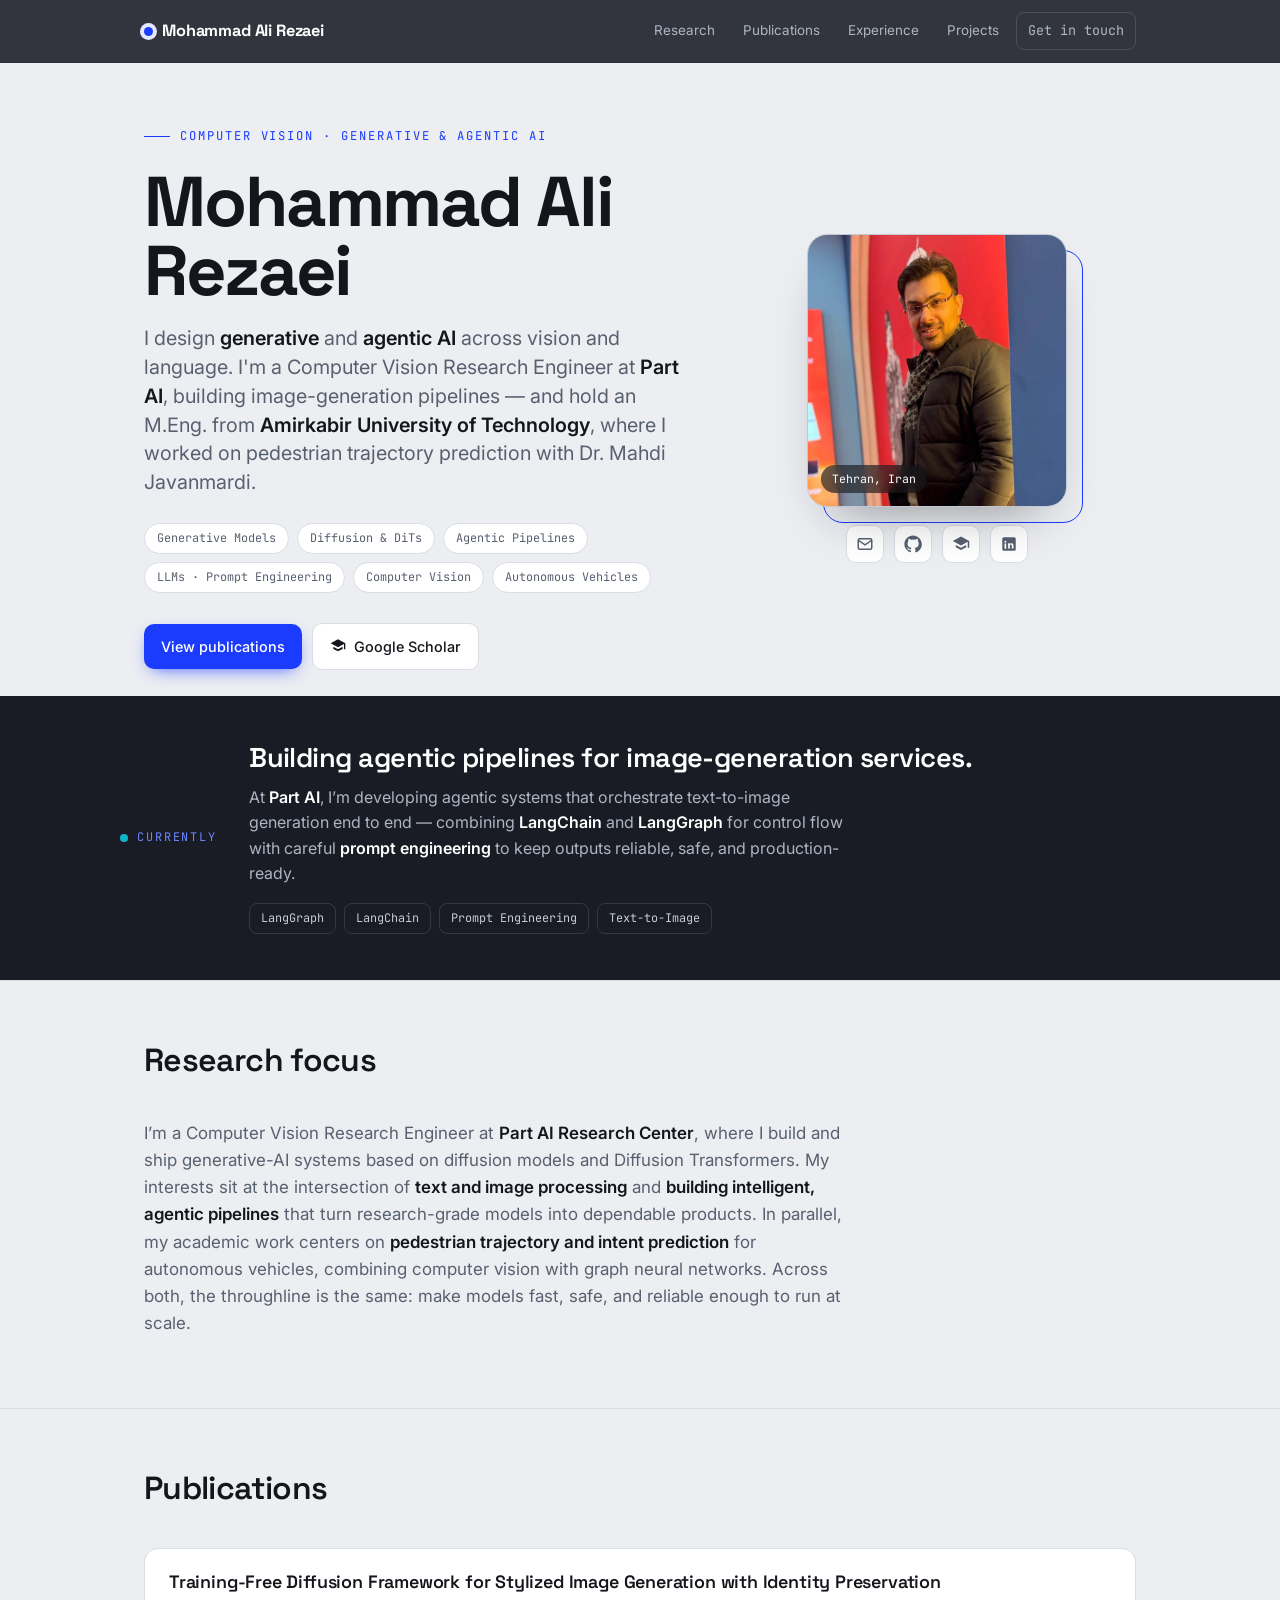
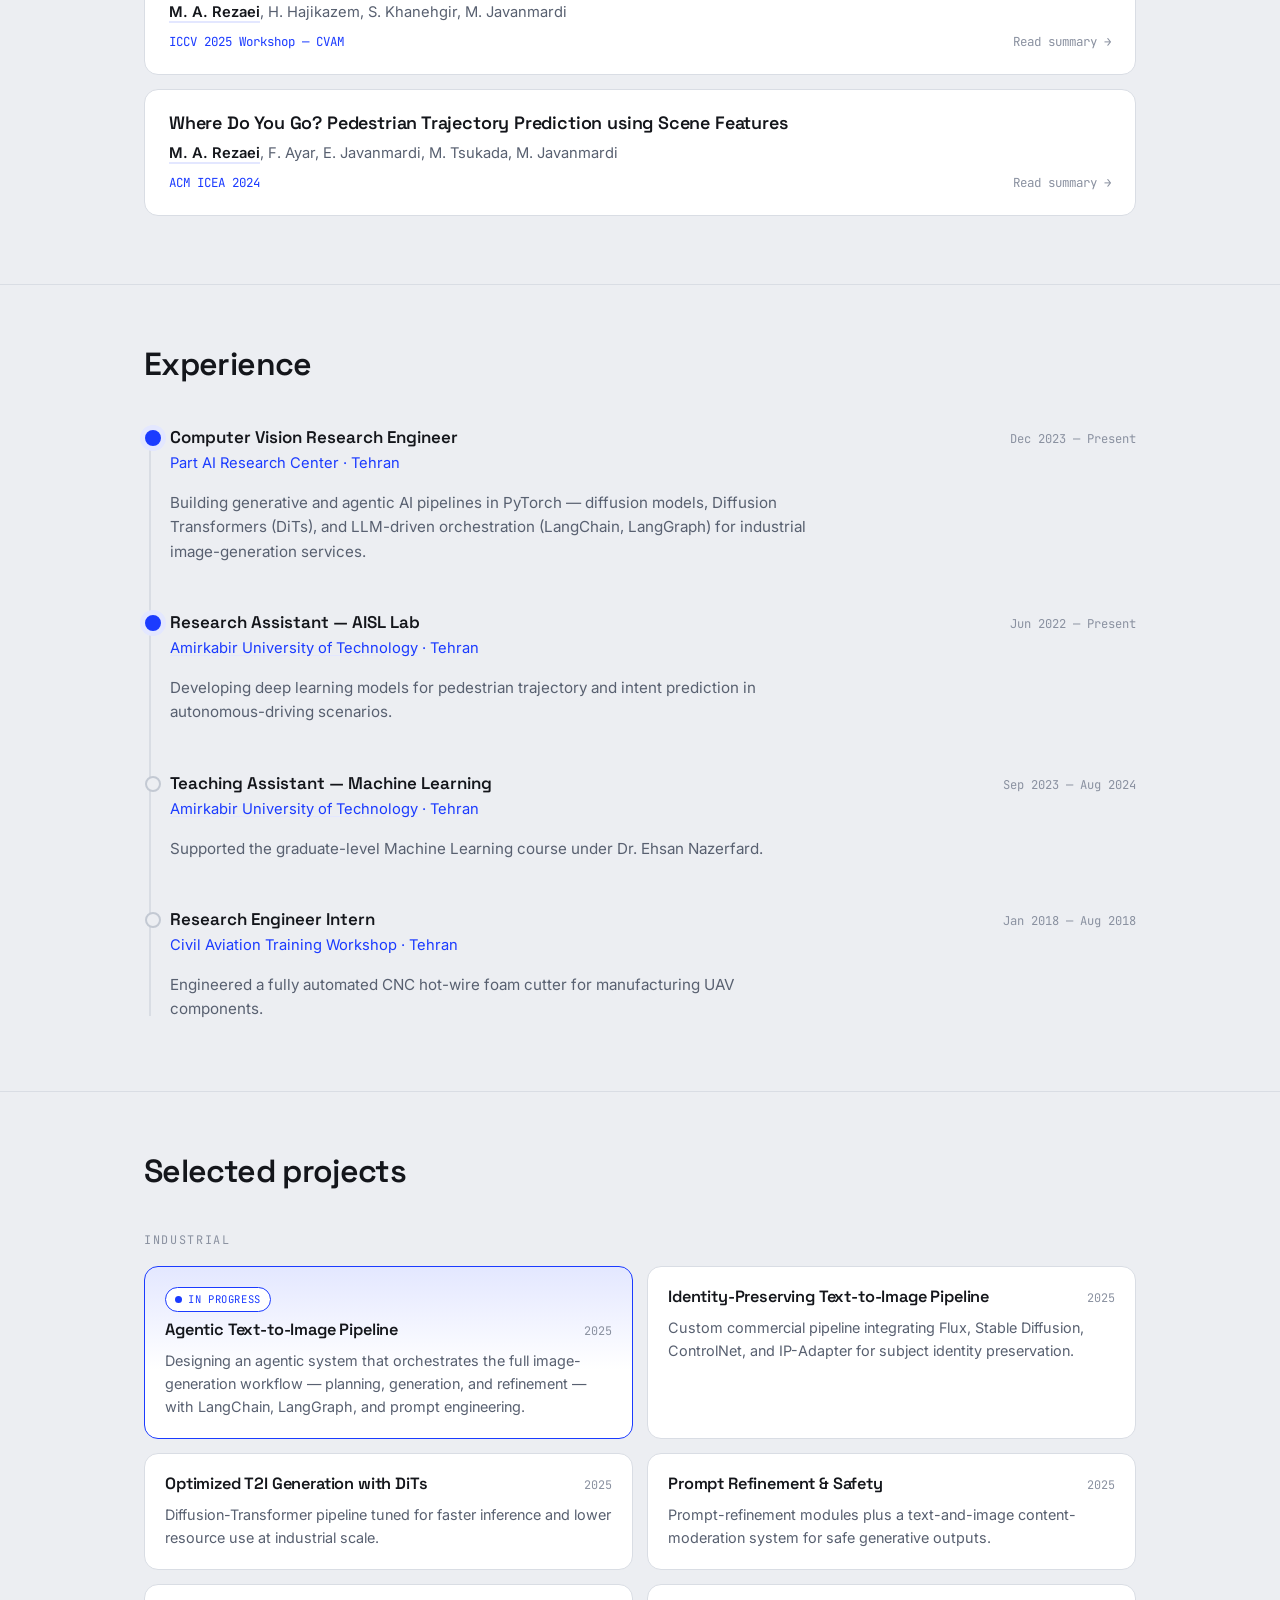
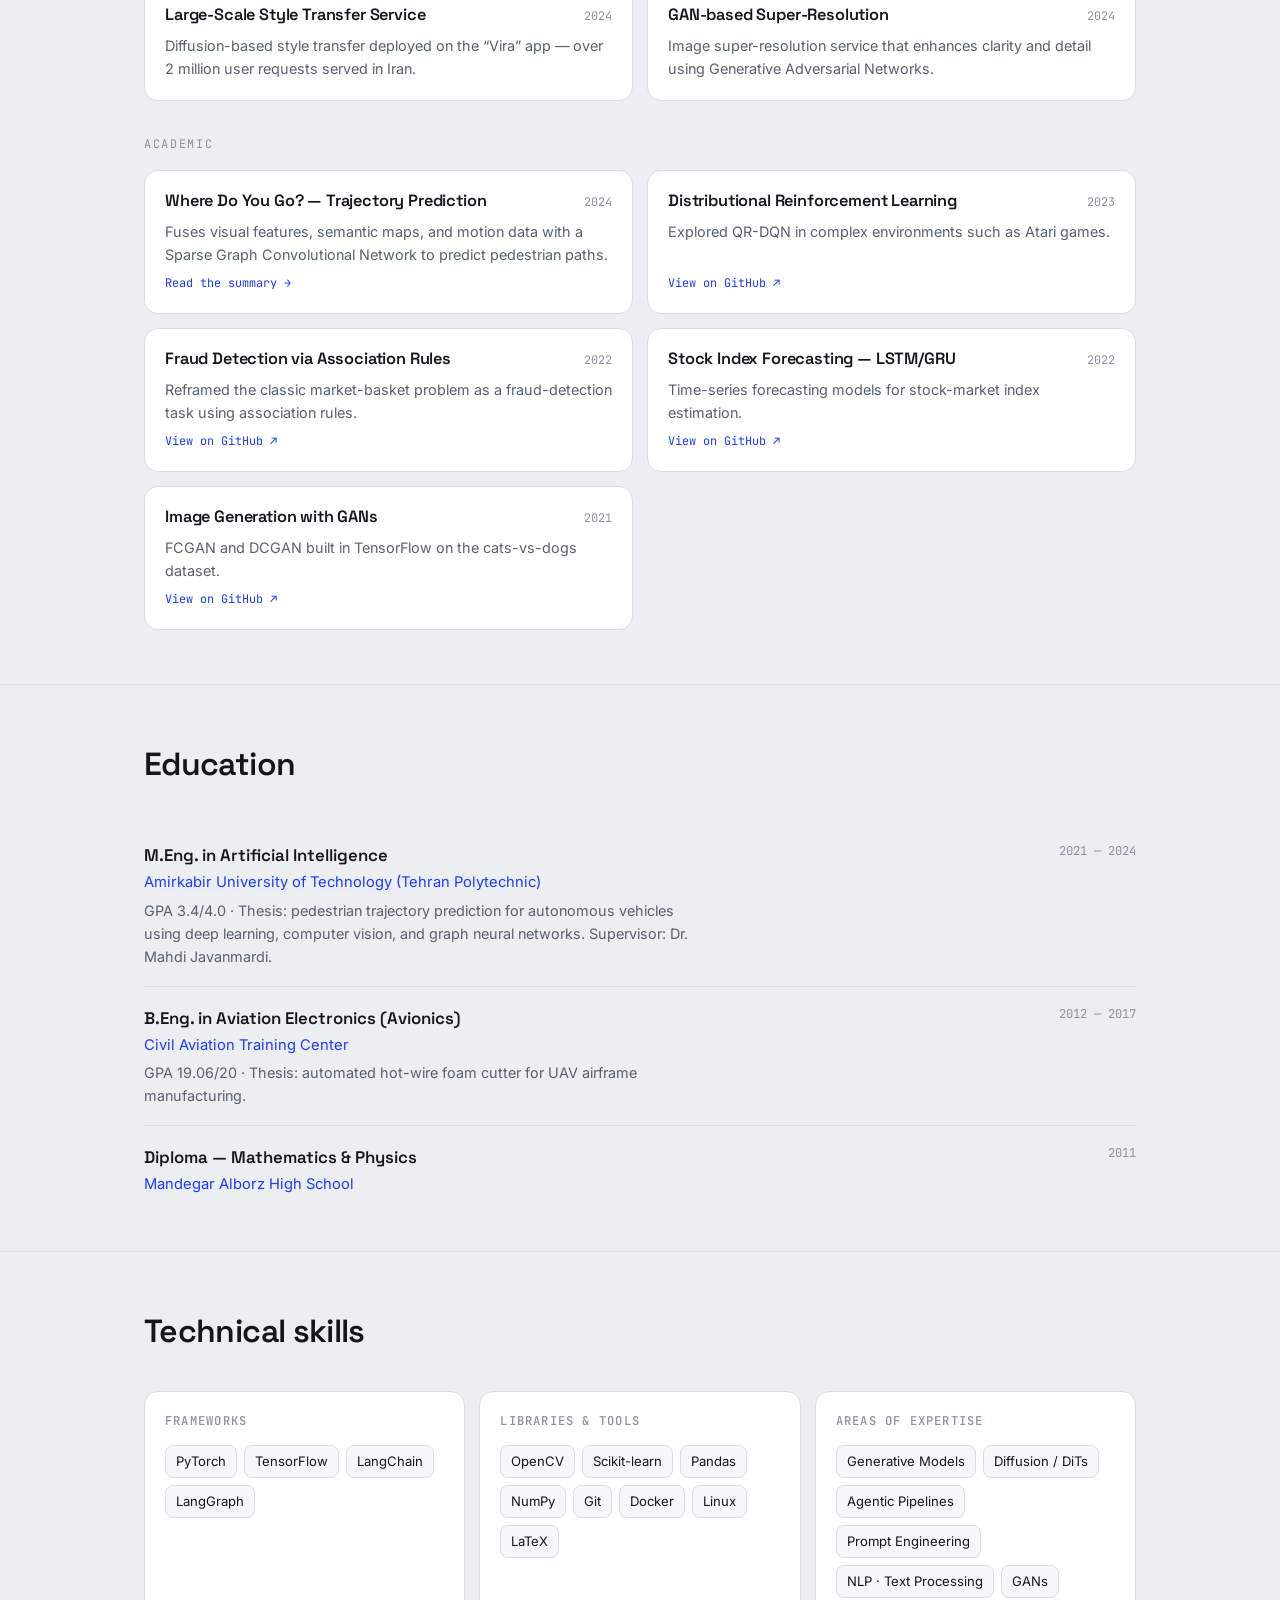
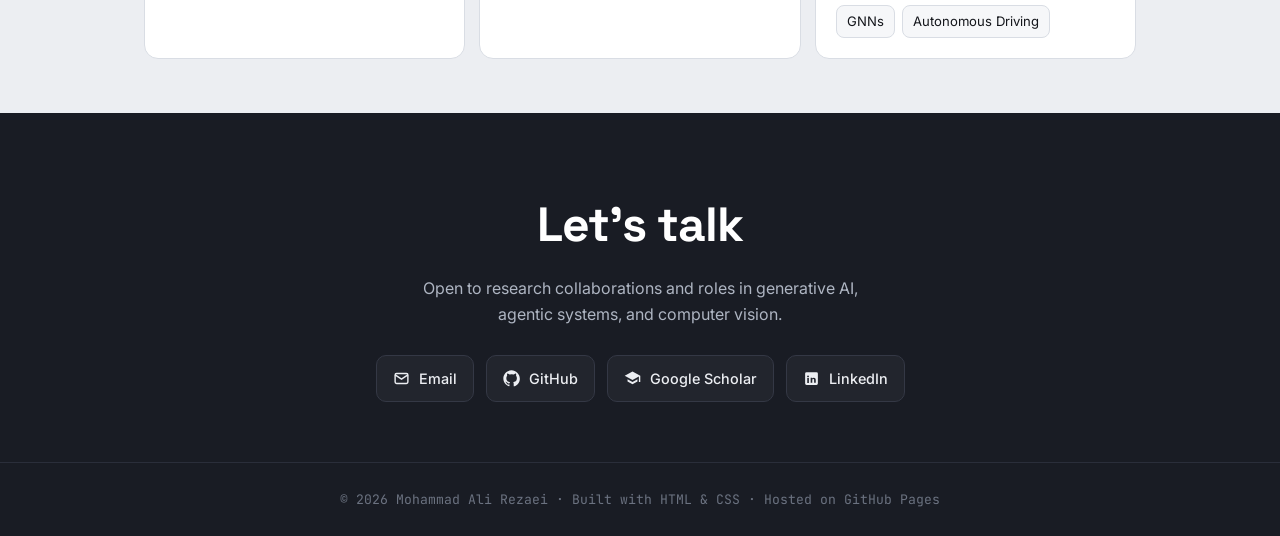
==== commit 2044b356: "Darken nav bar and cache-bust stylesheet - Navy sticky nav (matches the dark band/contact) with ligh" ====
--- a/index.html
+++ b/index.html
@@ -9,7 +9,7 @@
 <link rel="preconnect" href="https://fonts.googleapis.com">
 <link rel="preconnect" href="https://fonts.gstatic.com" crossorigin>
 <link href="https://fonts.googleapis.com/css2?family=Space+Grotesk:wght@400;500;600;700&family=Inter:wght@400;500;600&family=JetBrains+Mono:wght@400;500&display=swap" rel="stylesheet">
-<link rel="stylesheet" href="styles.css">
+<link rel="stylesheet" href="styles.css?v=2">
 </head>
 <body>
 
--- a/styles.css
+++ b/styles.css
@@ -37,17 +37,17 @@
 /* ---------- nav ---------- */
 .nav{
   position:sticky;top:0;z-index:50;
-  background:color-mix(in srgb, var(--paper) 82%, transparent);
-  backdrop-filter:blur(10px);border-bottom:1px solid var(--line);
+  background:color-mix(in srgb, var(--ink-2) 88%, transparent);
+  backdrop-filter:blur(10px);border-bottom:1px solid #2A2E3A;
 }
 .nav-inner{display:flex;align-items:center;justify-content:space-between;height:62px;gap:16px}
-.brand{font-family:"Space Grotesk",sans-serif;font-weight:700;font-size:1.02rem;letter-spacing:-.01em;display:flex;align-items:center;gap:9px}
+.brand{font-family:"Space Grotesk",sans-serif;font-weight:700;font-size:1.02rem;letter-spacing:-.01em;display:flex;align-items:center;gap:9px;color:#fff}
 .brand .dot{width:9px;height:9px;border-radius:50%;background:var(--accent);box-shadow:0 0 0 4px var(--accent-soft)}
 .nav-links{display:flex;gap:6px;align-items:center}
-.nav-links a{font-size:.84rem;color:var(--muted);padding:7px 11px;border-radius:8px;transition:color .2s var(--ease),background .2s var(--ease)}
-.nav-links a:hover{color:var(--ink);background:var(--surface)}
-.nav-cta{font-family:"JetBrains Mono",monospace;font-size:.78rem;border:1px solid var(--ink);border-radius:8px;padding:7px 13px;color:var(--ink);transition:background .2s var(--ease),color .2s var(--ease)}
-.nav-cta:hover{background:var(--ink);color:var(--paper)}
+.nav-links a{font-size:.84rem;color:#AEB5C2;padding:7px 11px;border-radius:8px;transition:color .2s var(--ease),background .2s var(--ease)}
+.nav-links a:hover{color:#fff;background:rgba(255,255,255,.07)}
+.nav-cta{font-family:"JetBrains Mono",monospace;font-size:.78rem;border:1px solid #4A4F5E;border-radius:8px;padding:7px 13px;color:#fff;transition:background .2s var(--ease),color .2s var(--ease)}
+.nav-cta:hover{background:#fff;color:var(--ink)}
 @media(max-width:720px){.nav-links a:not(.nav-cta){display:none}}
 
 /* ---------- buttons ---------- */
